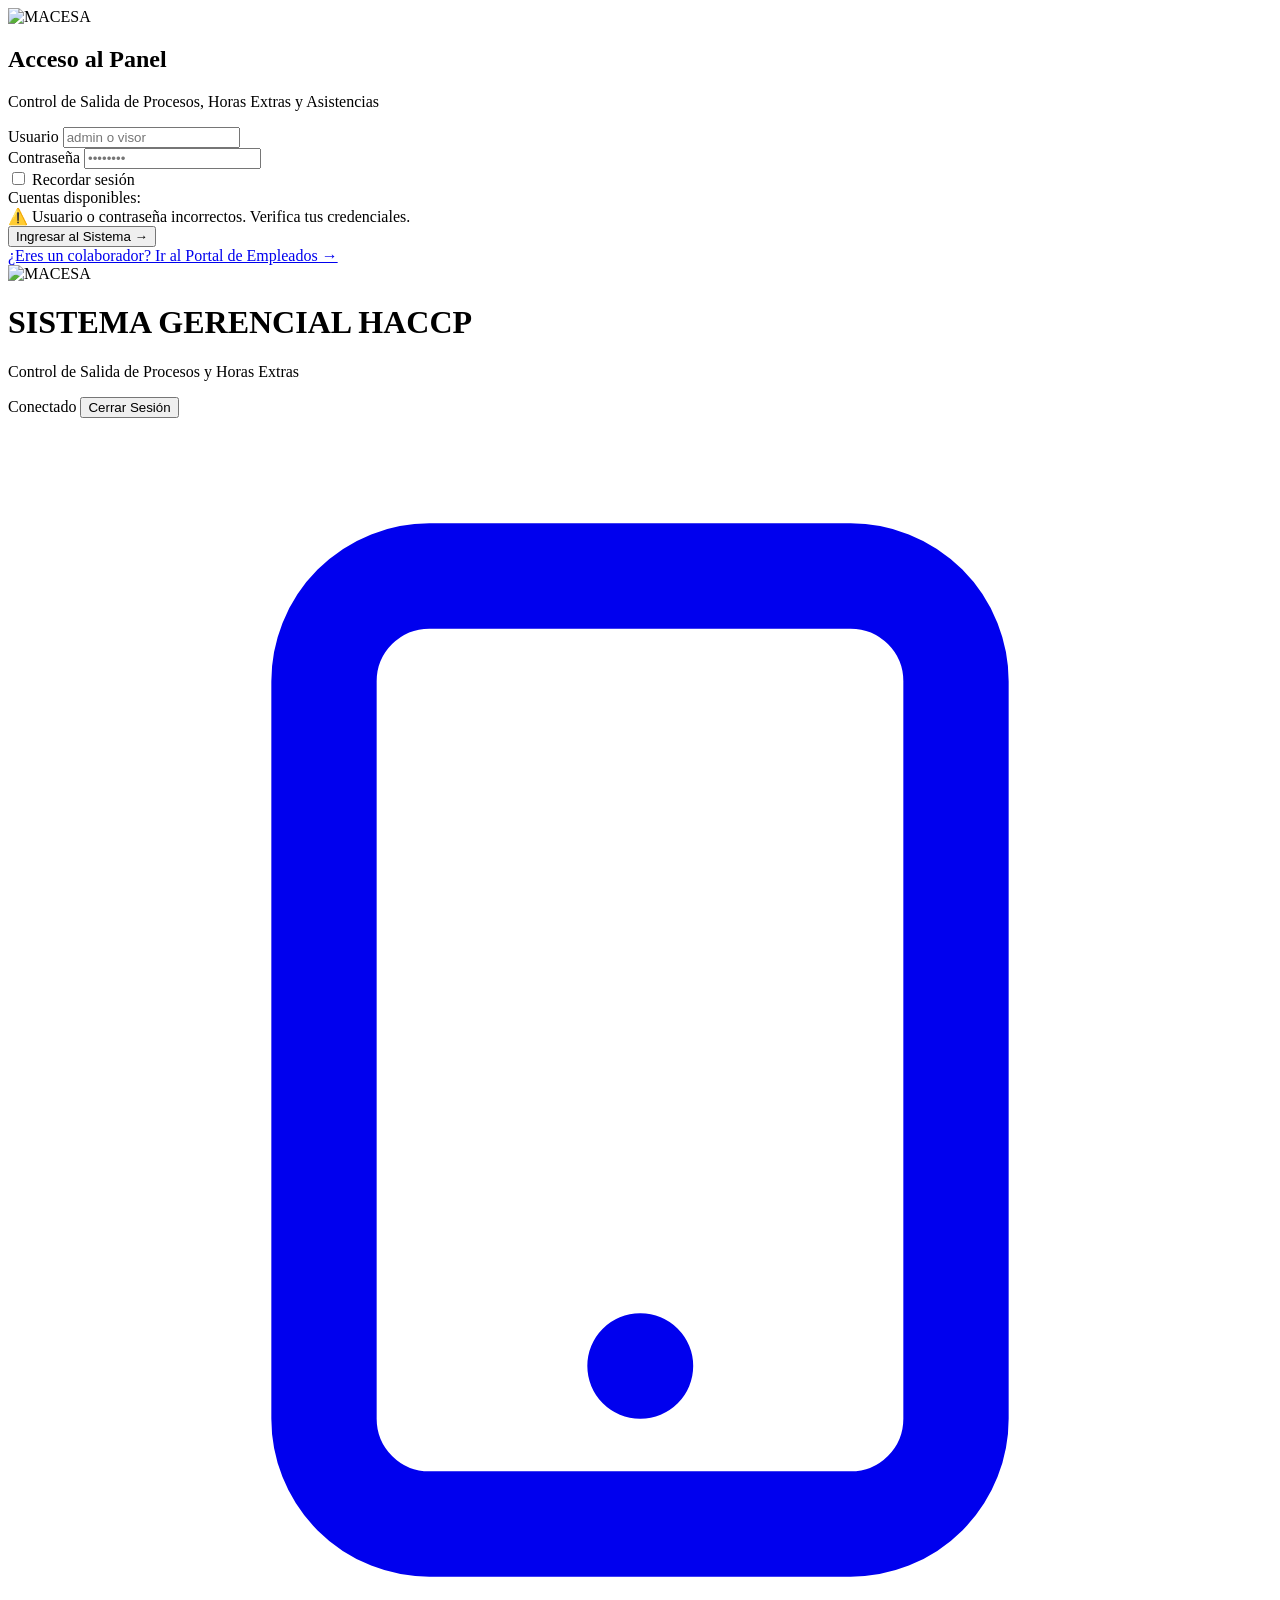
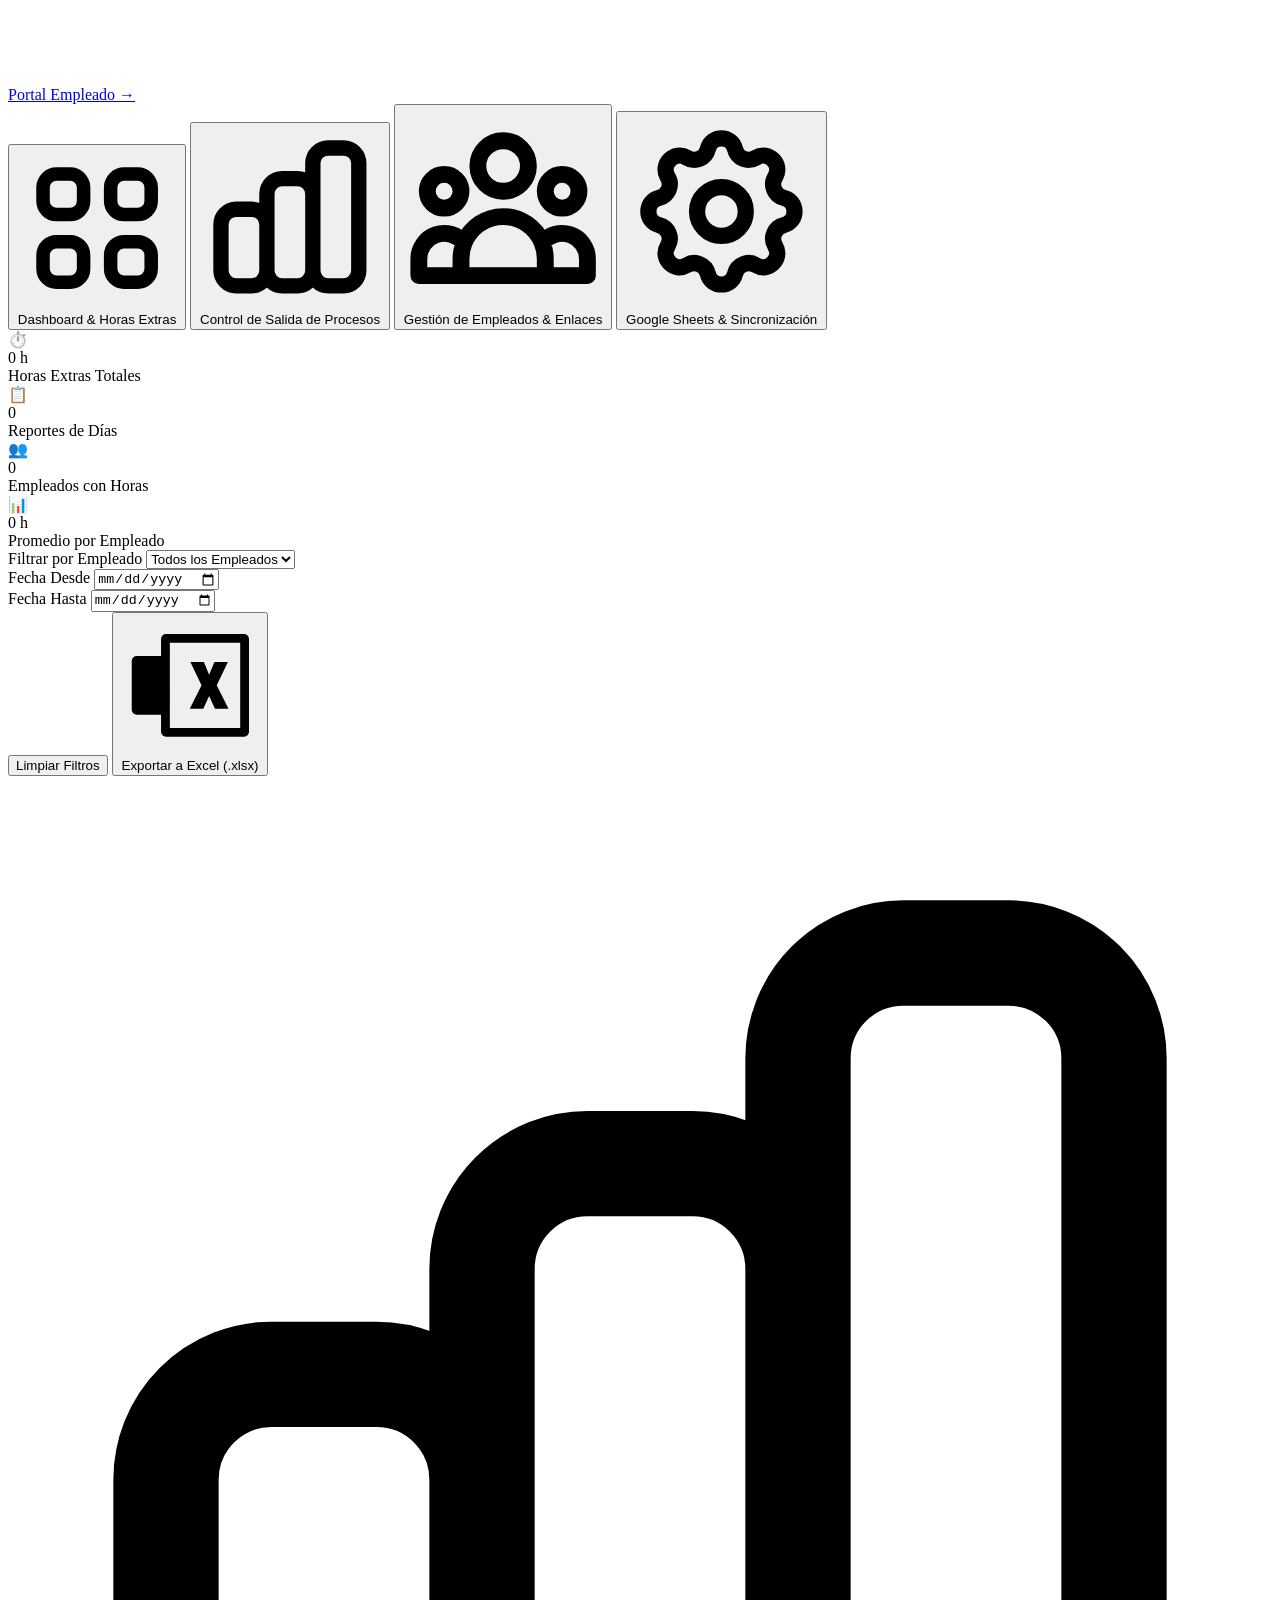
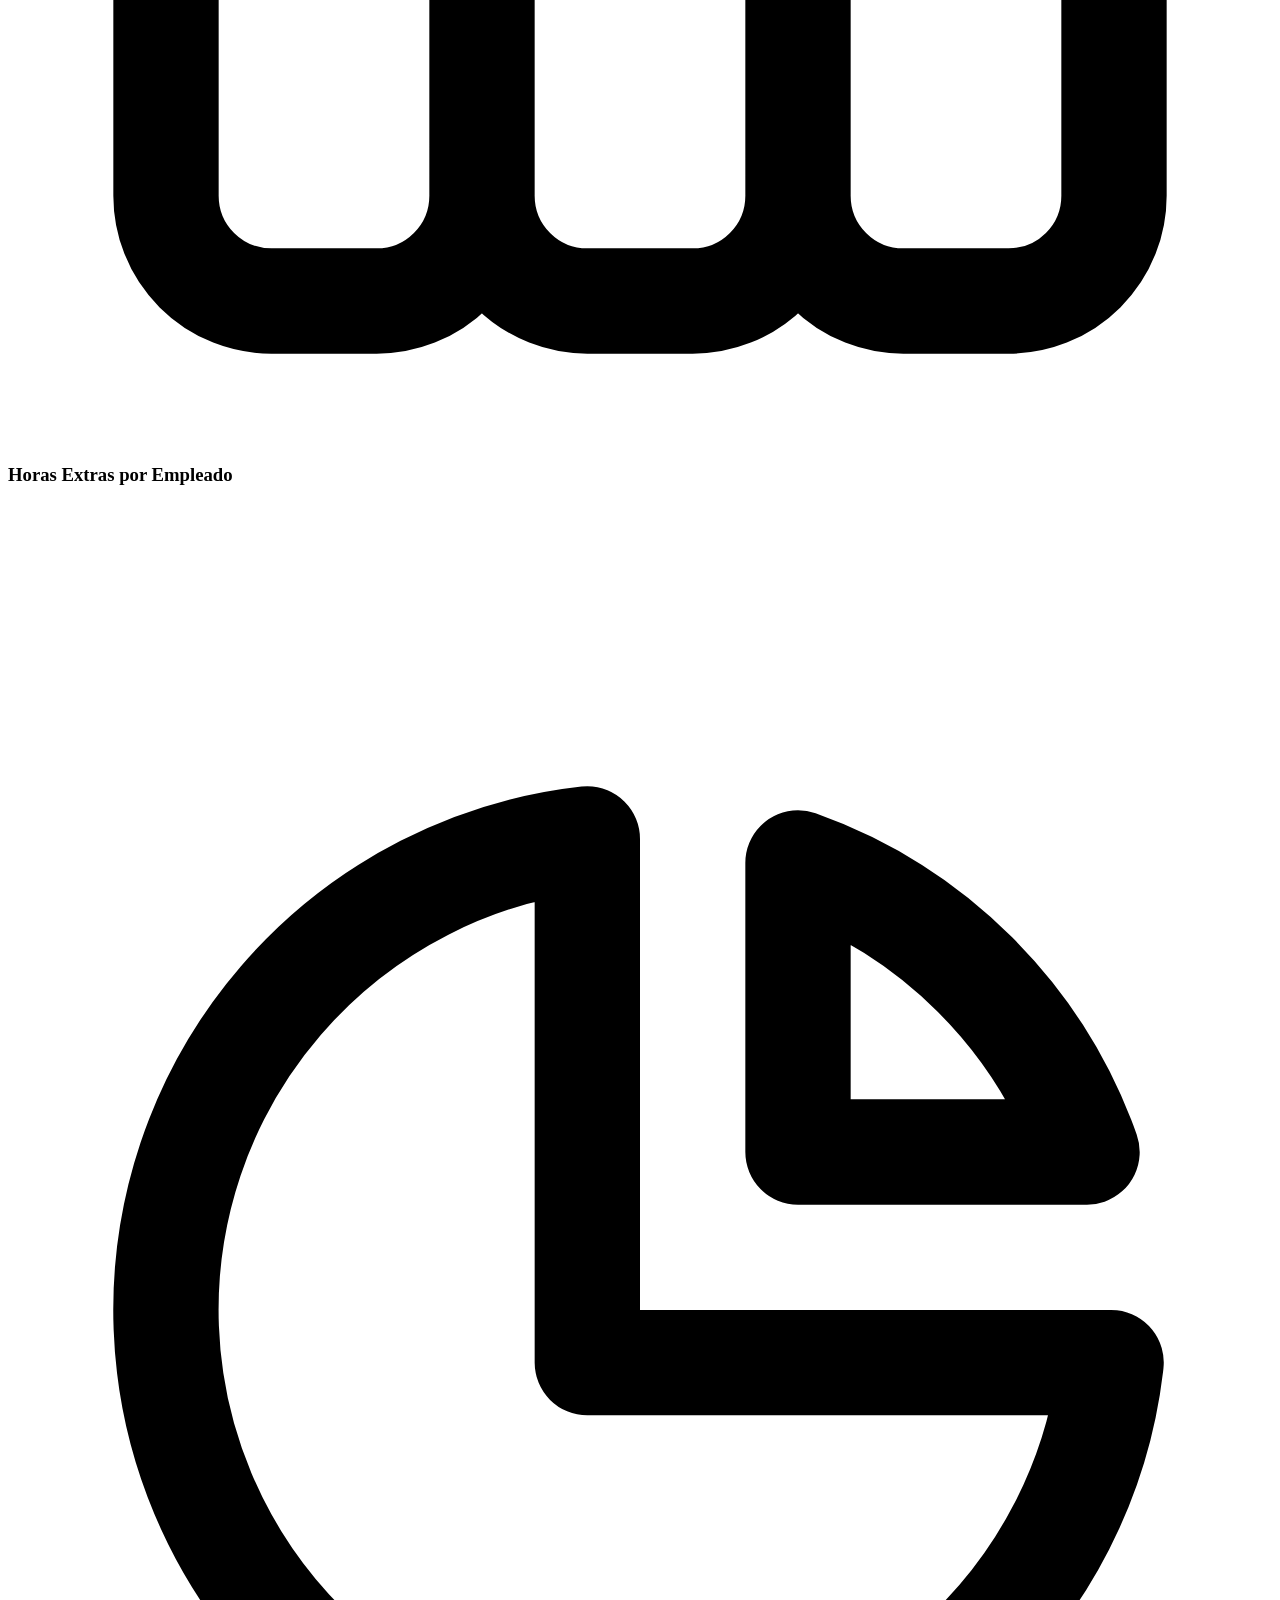
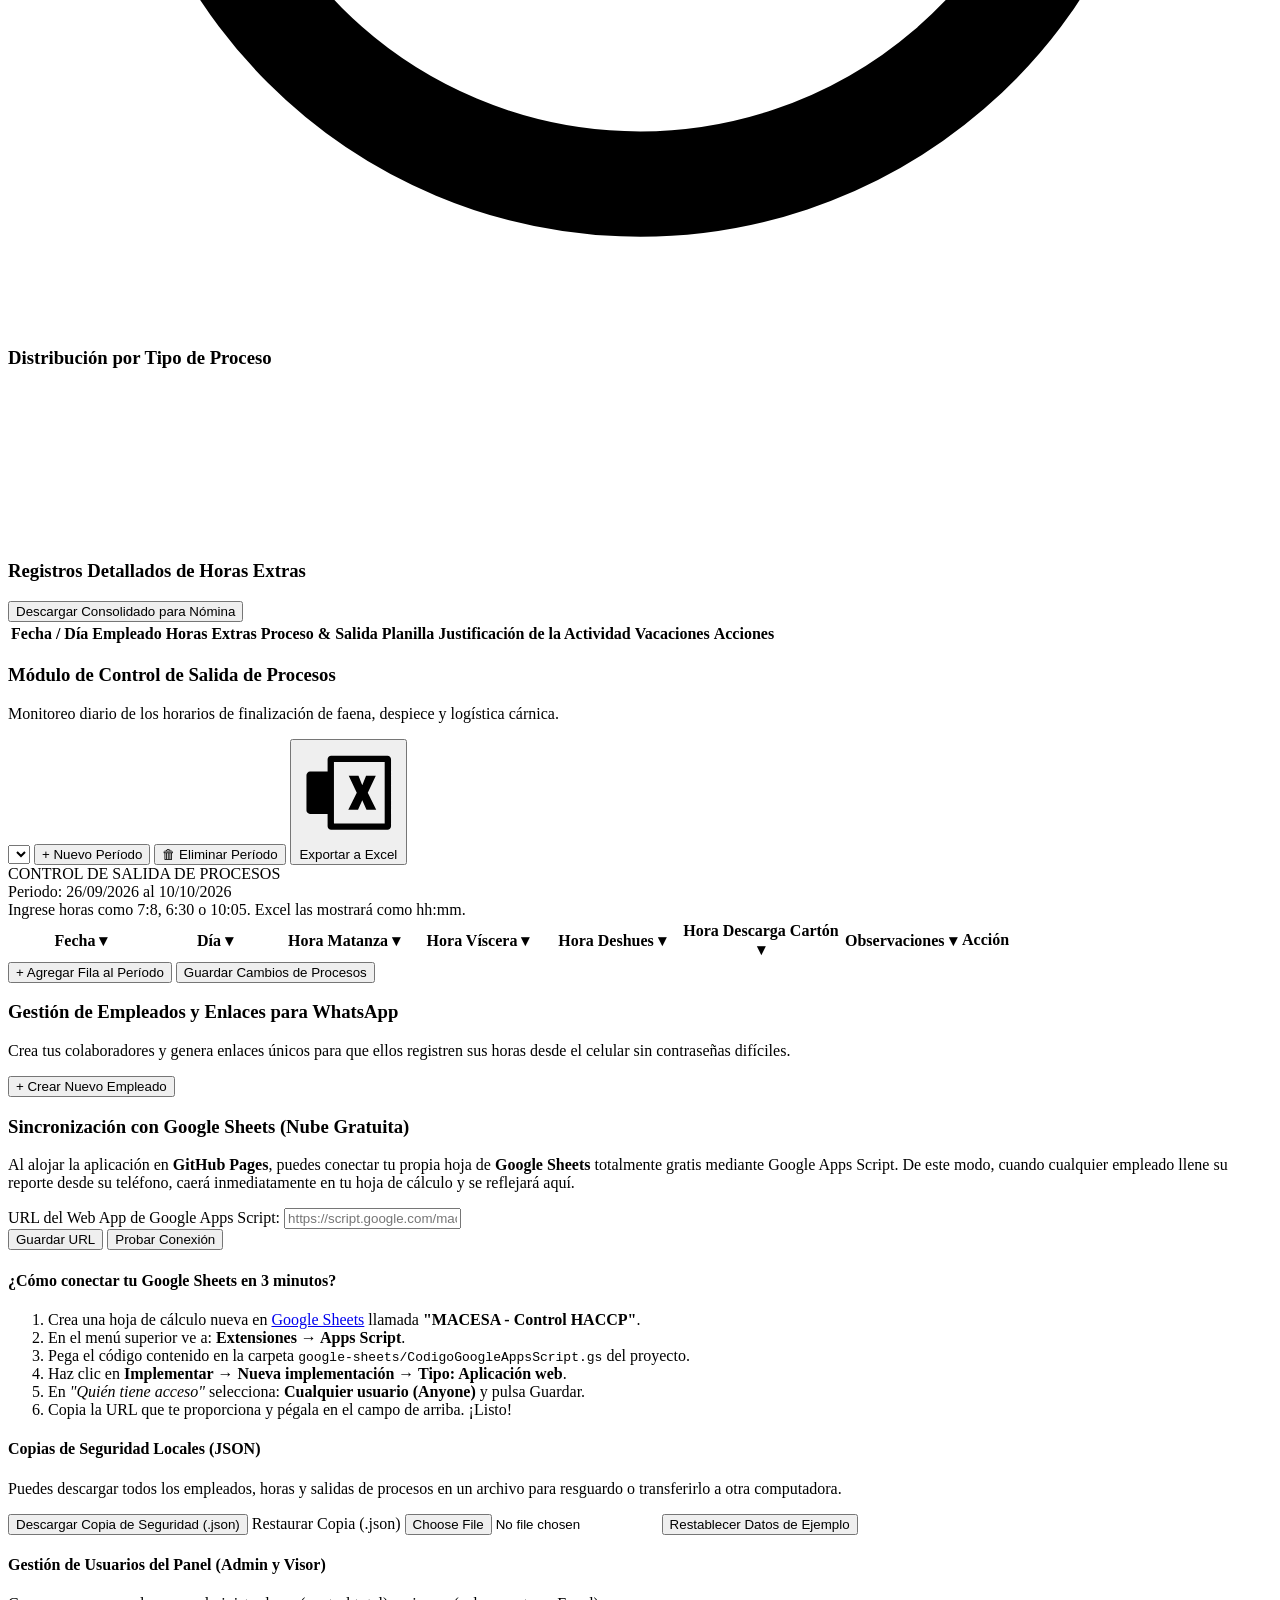
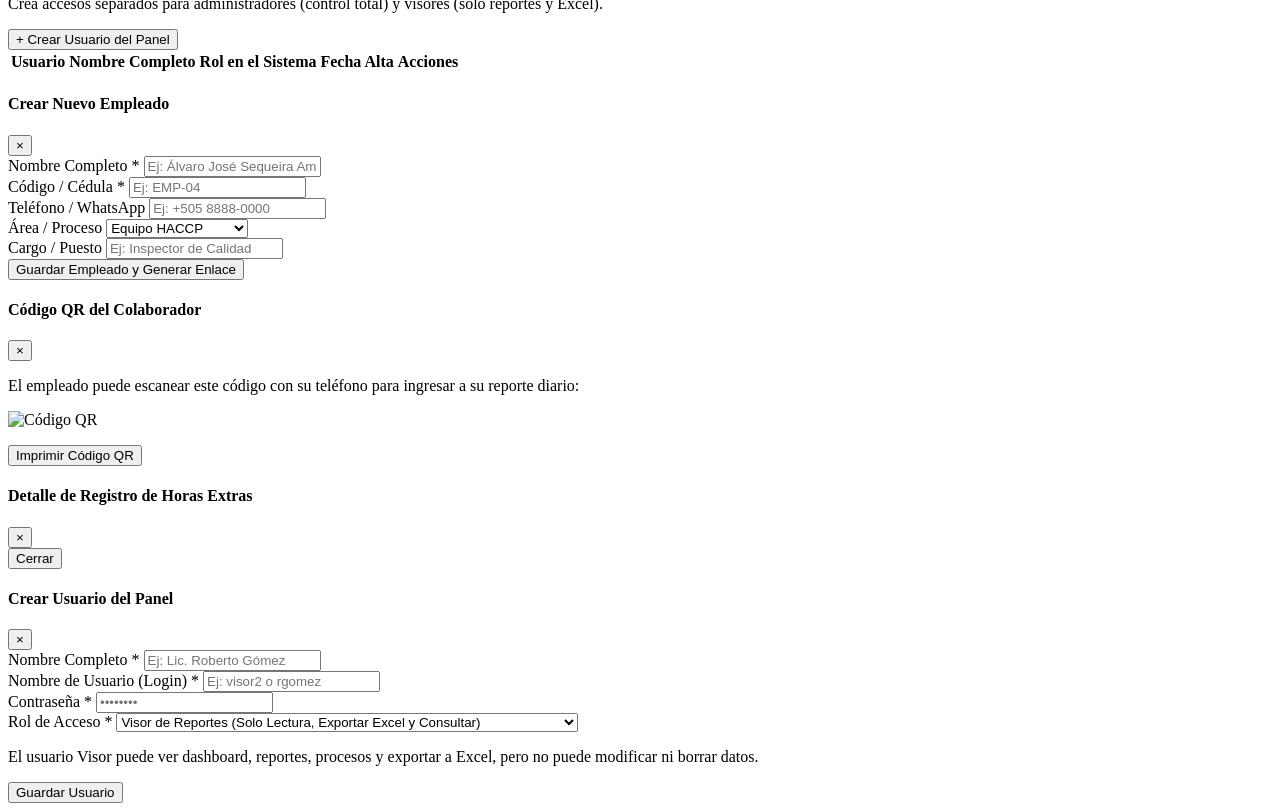
==== index.html @ 4f35c5b1 "Add files via upload" ====
<!DOCTYPE html>
<html lang="es">
<head>
  <meta charset="UTF-8">
  <meta name="viewport" content="width=device-width, initial-scale=1.0">
  <title>Panel Administrativo HACCP | Control de Procesos y Horas Extras</title>
  <meta name="description" content="Dashboard administrativo para control gerencial de procesos cárnicos y horas extras HACCP">
  <link rel="stylesheet" href="css/app.css">
  <link rel="stylesheet" href="css/print.css" media="print">
  <!-- Tailwind CSS CDN para utilidades -->
  <script src="https://cdn.tailwindcss.com"></script>
  <!-- Chart.js para métricas del dashboard -->
  <script src="assets/vendor/chart.umd.min.js"></script>
  <!-- SheetJS para generación de Excel .xlsx -->
  <script src="assets/vendor/xlsx.full.min.js"></script>
</head>
<body class="bg-slate-100 min-h-screen">

  <!-- COMPUERTA DE LOGIN EXCLUSIVA PARA EL ADMINISTRADOR Y VISOR -->
  <div id="adminLoginOverlay" class="fixed inset-0 bg-slate-900 bg-opacity-95 backdrop-blur-md z-50 flex items-center justify-center p-4">
    <div class="bg-white rounded-2xl shadow-2xl max-w-md w-full p-8 border border-slate-200">
      <div class="text-center mb-6">
        <img src="assets/logo-macesa.svg" alt="MACESA" class="h-12 mx-auto mb-3">
        <h2 class="text-2xl font-black text-slate-800">Acceso al Panel</h2>
        <p class="text-xs text-slate-500 mt-1">Control de Salida de Procesos, Horas Extras y Asistencias</p>
      </div>

      <form id="adminLoginForm" class="space-y-4">
        <div>
          <label for="adminUsername" class="block text-xs font-bold text-slate-700 uppercase tracking-wider mb-1">
            Usuario
          </label>
          <input type="text" id="adminUsername" required placeholder="admin o visor" autocomplete="username" class="form-control font-semibold">
        </div>

        <div>
          <label for="adminPassword" class="block text-xs font-bold text-slate-700 uppercase tracking-wider mb-1">
            Contraseña
          </label>
          <input type="password" id="adminPassword" required placeholder="••••••••" autocomplete="current-password" class="form-control">
        </div>

        <div class="flex items-center justify-between text-xs">
          <label class="flex items-center gap-2 cursor-pointer text-slate-600">
            <input type="checkbox" id="adminRemember" class="rounded text-blue-600">
            Recordar sesión
          </label>
        </div>

        <div class="text-[11px] text-slate-600 bg-slate-50 p-2.5 rounded-lg border border-slate-200">
          <span class="font-bold text-slate-800">Cuentas disponibles:</span><br>
          
        </div>

        <div id="adminLoginError" class="hidden p-3 bg-red-50 border border-red-200 text-red-700 text-xs rounded-lg font-medium">
          ⚠️ Usuario o contraseña incorrectos. Verifica tus credenciales.
        </div>

        <button type="submit" class="btn btn-primary w-full py-3 font-bold text-sm shadow-md">
          Ingresar al Sistema &rarr;
        </button>
      </form>

      <div class="mt-6 pt-4 border-t border-slate-100 text-center">
        <a href="empleado.html" class="text-xs text-blue-600 hover:text-blue-800 font-semibold">
          ¿Eres un colaborador? Ir al Portal de Empleados &rarr;
        </a>
      </div>
    </div>
  </div>

  <!-- Barra de Navegación Superior -->
  <header class="top-navbar">
    <div class="nav-container">
      <div class="brand-wrapper">
        <img src="assets/logo-macesa.svg" alt="MACESA" class="brand-logo-img">
        <div>
          <h1 class="brand-title">SISTEMA GERENCIAL HACCP</h1>
          <p class="brand-subtitle">Control de Salida de Procesos y Horas Extras</p>
        </div>
      </div>
      <div class="flex items-center gap-2 sm:gap-3">
        <span id="userRoleBadge" class="text-xs font-bold px-2.5 py-1 rounded-full bg-blue-800 text-blue-100 border border-blue-600 hidden sm:inline">
          Conectado
        </span>
        <button type="button" id="btnAdminLogout" class="text-xs bg-red-600 hover:bg-red-700 text-white font-bold py-1.5 px-3 rounded shadow-sm transition-colors">
          Cerrar Sesión
        </button>
        <a href="empleado.html" target="_blank" class="btn btn-secondary text-xs font-bold py-1.5 px-3 flex items-center gap-1.5 shadow-sm">
          <svg class="w-4 h-4 text-blue-600" fill="none" stroke="currentColor" viewBox="0 0 24 24"><path stroke-linecap="round" stroke-linejoin="round" stroke-width="2" d="M12 18h.01M8 21h8a2 2 0 002-2V5a2 2 0 00-2-2H8a2 2 0 00-2 2v14a2 2 0 002 2z"></path></svg>
          Portal Empleado &rarr;
        </a>
      </div>
    </div>
  </header>

  <!-- Barra de Pestañas de Navegación -->
  <div class="bg-blue-900 border-t border-blue-800 shadow-inner">
    <div class="max-w-7xl mx-auto px-4">
      <div class="nav-tabs-wrapper">
        <button class="nav-tab-btn tab-active" data-tab="tab-dashboard">
          <svg class="w-4 h-4" fill="none" stroke="currentColor" viewBox="0 0 24 24"><path stroke-linecap="round" stroke-linejoin="round" stroke-width="2" d="M4 6a2 2 0 012-2h2a2 2 0 012 2v2a2 2 0 01-2 2H6a2 2 0 01-2-2V6zM14 6a2 2 0 012-2h2a2 2 0 012 2v2a2 2 0 01-2 2h-2a2 2 0 01-2-2V6zM4 16a2 2 0 012-2h2a2 2 0 012 2v2a2 2 0 01-2 2H6a2 2 0 01-2-2v-2zM14 16a2 2 0 012-2h2a2 2 0 012 2v2a2 2 0 01-2 2h-2a2 2 0 01-2-2v-2z"></path></svg>
          Dashboard & Horas Extras
        </button>
        <button class="nav-tab-btn tab-inactive" data-tab="tab-procesos">
          <svg class="w-4 h-4" fill="none" stroke="currentColor" viewBox="0 0 24 24"><path stroke-linecap="round" stroke-linejoin="round" stroke-width="2" d="M9 19v-6a2 2 0 00-2-2H5a2 2 0 00-2 2v6a2 2 0 002 2h2a2 2 0 002-2zm0 0V9a2 2 0 012-2h2a2 2 0 012 2v10m-6 0a2 2 0 002 2h2a2 2 0 002-2m0 0V5a2 2 0 012-2h2a2 2 0 012 2v14a2 2 0 01-2 2h-2a2 2 0 01-2-2z"></path></svg>
          Control de Salida de Procesos
        </button>
        <button class="nav-tab-btn tab-inactive" data-tab="tab-empleados">
          <svg class="w-4 h-4" fill="none" stroke="currentColor" viewBox="0 0 24 24"><path stroke-linecap="round" stroke-linejoin="round" stroke-width="2" d="M17 20h5v-2a3 3 0 00-5.356-1.857M17 20H7m10 0v-2c0-.656-.126-1.283-.356-1.857M7 20H2v-2a3 3 0 015.356-1.857M7 20v-2c0-.656.126-1.283.356-1.857m0 0a5.002 5.002 0 019.288 0M15 7a3 3 0 11-6 0 3 3 0 016 0zm6 3a2 2 0 11-4 0 2 2 0 014 0zM7 10a2 2 0 11-4 0 2 2 0 014 0z"></path></svg>
          Gestión de Empleados & Enlaces
        </button>
        <button class="nav-tab-btn tab-inactive" data-tab="tab-config">
          <svg class="w-4 h-4" fill="none" stroke="currentColor" viewBox="0 0 24 24"><path stroke-linecap="round" stroke-linejoin="round" stroke-width="2" d="M10.325 4.317c.426-1.756 2.924-1.756 3.35 0a1.724 1.724 0 002.573 1.066c1.543-.94 3.31.826 2.37 2.37a1.724 1.724 0 001.065 2.572c1.756.426 1.756 2.924 0 3.35a1.724 1.724 0 00-1.066 2.573c.94 1.543-.826 3.31-2.37 2.37a1.724 1.724 0 00-2.572 1.065c-.426 1.756-2.924 1.756-3.35 0a1.724 1.724 0 00-2.573-1.066c-1.543.94-3.31-.826-2.37-2.37a1.724 1.724 0 00-1.065-2.572c-1.756-.426-1.756-2.924 0-3.35a1.724 1.724 0 001.066-2.573c-.94-1.543.826-3.31 2.37-2.37.996.608 2.296.07 2.572-1.065z"></path><path stroke-linecap="round" stroke-linejoin="round" stroke-width="2" d="M15 12a3 3 0 11-6 0 3 3 0 016 0z"></path></svg>
          Google Sheets & Sincronización
        </button>
      </div>
    </div>
  </div>

  <main class="main-wrapper">

    <!-- =========================================================================
         PESTAÑA 1: DASHBOARD & HORAS EXTRAS
         ========================================================================= -->
    <section id="tab-dashboard" class="tab-content-section">

      <!-- Tarjetas de Métricas Clave (KPIs) -->
      <div class="kpi-grid">
        <div class="kpi-card kpi-blue">
          <div class="kpi-icon-box">⏱️</div>
          <div>
            <div id="kpiTotalHours" class="kpi-value">0 h</div>
            <div class="kpi-label">Horas Extras Totales</div>
          </div>
        </div>
        <div class="kpi-card kpi-green">
          <div class="kpi-icon-box">📋</div>
          <div>
            <div id="kpiTotalRecords" class="kpi-value">0</div>
            <div class="kpi-label">Reportes de Días</div>
          </div>
        </div>
        <div class="kpi-card kpi-purple">
          <div class="kpi-icon-box">👥</div>
          <div>
            <div id="kpiActiveEmployees" class="kpi-value">0</div>
            <div class="kpi-label">Empleados con Horas</div>
          </div>
        </div>
        <div class="kpi-card kpi-amber">
          <div class="kpi-icon-box">📊</div>
          <div>
            <div id="kpiAverageHours" class="kpi-value">0 h</div>
            <div class="kpi-label">Promedio por Empleado</div>
          </div>
        </div>
      </div>

      <!-- Barra de Filtros por Fechas y Empleado -->
      <div class="filter-bar">
        <div class="filter-group">
          <label class="filter-label" for="filterEmployee">Filtrar por Empleado</label>
          <select id="filterEmployee" class="form-control">
            <option value="">Todos los Empleados</option>
          </select>
        </div>
        <div class="filter-group">
          <label class="filter-label" for="filterDateFrom">Fecha Desde</label>
          <input type="date" id="filterDateFrom" class="form-control">
        </div>
        <div class="filter-group">
          <label class="filter-label" for="filterDateTo">Fecha Hasta</label>
          <input type="date" id="filterDateTo" class="form-control">
        </div>
        <div class="flex gap-2 items-center">
          <button type="button" id="btnClearFilter" class="btn btn-secondary text-xs">Limpiar Filtros</button>
          <button type="button" id="btnExportFiltered" class="btn btn-excel text-xs">
            <svg class="w-4 h-4 mr-1" fill="currentColor" viewBox="0 0 24 24"><path d="M21.17 3.25Q21.5 3.25 21.75 3.5 22 3.75 22 4.08V19.92Q22 20.25 21.75 20.5 21.5 20.75 21.17 20.75H7.83Q7.5 20.75 7.25 20.5 7 20.25 7 19.92V17H2.83Q2.5 17 2.25 16.75 2 16.5 2 16.17V7.83Q2 7.5 2.25 7.25 2.5 7 2.83 7H7V4.08Q7 3.75 7.25 3.5 7.5 3.25 7.83 3.25H21.17M7 15H3.5V9H7V15M20.5 4.75H8.5V19.25H20.5V4.75M16.5 12L18.5 16H16.2L15.2 13.8L14.2 16H11.9L13.9 12L12 8H14.3L15.2 10.2L16.1 8H18.4L16.5 12Z"/></svg>
            Exportar a Excel (.xlsx)
          </button>
        </div>
      </div>

      <!-- Gráficos Estadísticos -->
      <div class="charts-grid">
        <div class="card">
          <div class="card-header">
            <h3 class="card-title">
              <svg class="w-5 h-5 text-blue-600" fill="none" stroke="currentColor" viewBox="0 0 24 24"><path stroke-linecap="round" stroke-linejoin="round" stroke-width="2" d="M9 19v-6a2 2 0 00-2-2H5a2 2 0 00-2 2v6a2 2 0 002 2h2a2 2 0 002-2zm0 0V9a2 2 0 012-2h2a2 2 0 012 2v10m-6 0a2 2 0 002 2h2a2 2 0 002-2m0 0V5a2 2 0 012-2h2a2 2 0 012 2v14a2 2 0 01-2 2h-2a2 2 0 01-2-2z"></path></svg>
              Horas Extras por Empleado
            </h3>
          </div>
          <div class="chart-container">
            <canvas id="chartEmployeesCanvas"></canvas>
          </div>
        </div>

        <div class="card">
          <div class="card-header">
            <h3 class="card-title">
              <svg class="w-5 h-5 text-emerald-600" fill="none" stroke="currentColor" viewBox="0 0 24 24"><path stroke-linecap="round" stroke-linejoin="round" stroke-width="2" d="M11 3.055A9.001 9.001 0 1020.945 13H11V3.055z"></path><path stroke-linecap="round" stroke-linejoin="round" stroke-width="2" d="M20.488 9H15V3.512A9.025 9.025 0 0120.488 9z"></path></svg>
              Distribución por Tipo de Proceso
            </h3>
          </div>
          <div class="chart-container">
            <canvas id="chartProcessesCanvas"></canvas>
          </div>
        </div>
      </div>

      <!-- Tabla de Reportes de Horas Extras -->
      <div class="card">
        <div class="card-header">
          <h3 class="card-title">Registros Detallados de Horas Extras</h3>
          <div class="flex gap-2">
            <button type="button" id="btnExportConsolidated" class="btn btn-excel text-xs">
              Descargar Consolidado para Nómina
            </button>
          </div>
        </div>

        <div class="overflow-x-auto">
          <table class="w-full text-left border-collapse text-sm">
            <thead>
              <tr class="bg-slate-50 border-b text-slate-700 font-bold">
                <th class="py-3 px-4">Fecha / Día</th>
                <th class="py-3 px-4">Empleado</th>
                <th class="py-3 px-4">Horas Extras</th>
                <th class="py-3 px-4">Proceso & Salida Planilla</th>
                <th class="py-3 px-4">Justificación de la Actividad</th>
                <th class="py-3 px-4 text-center">Vacaciones</th>
                <th class="py-3 px-4 text-center">Acciones</th>
              </tr>
            </thead>
            <tbody id="adminRecordsTableBody">
              <!-- Se pobla dinámicamente -->
            </tbody>
          </table>
        </div>
      </div>

    </section>

    <!-- =========================================================================
         PESTAÑA 2: CONTROL DE SALIDA DE PROCESOS (VISTA GERENCIAL - IMAGEN 1)
         ========================================================================= -->
    <section id="tab-procesos" class="tab-content-section hidden">

      <div class="card">
        <div class="card-header">
          <div>
            <h3 class="card-title text-xl">Módulo de Control de Salida de Procesos</h3>
            <p class="text-xs text-slate-500 mt-1">Monitoreo diario de los horarios de finalización de faena, despiece y logística cárnica.</p>
          </div>
          <div class="flex items-center gap-2">
            <select id="periodSelect" class="form-control text-xs font-semibold max-w-xs">
              <!-- Opciones de períodos -->
            </select>
            <button type="button" id="btnNewPeriod" class="btn btn-secondary text-xs">+ Nuevo Período</button>
            <button type="button" id="btnDeletePeriod" class="btn btn-danger text-xs" title="Eliminar el período seleccionado">
              🗑 Eliminar Período
            </button>
            <button type="button" id="btnExportProcessExcel" class="btn btn-excel text-xs">
              <svg class="w-4 h-4 mr-1" fill="currentColor" viewBox="0 0 24 24"><path d="M21.17 3.25Q21.5 3.25 21.75 3.5 22 3.75 22 4.08V19.92Q22 20.25 21.75 20.5 21.5 20.75 21.17 20.75H7.83Q7.5 20.75 7.25 20.5 7 20.25 7 19.92V17H2.83Q2.5 17 2.25 16.75 2 16.5 2 16.17V7.83Q2 7.5 2.25 7.25 2.5 7 2.83 7H7V4.08Q7 3.75 7.25 3.5 7.5 3.25 7.83 3.25H21.17M7 15H3.5V9H7V15M20.5 4.75H8.5V19.25H20.5V4.75M16.5 12L18.5 16H16.2L15.2 13.8L14.2 16H11.9L13.9 12L12 8H14.3L15.2 10.2L16.1 8H18.4L16.5 12Z"/></svg>
              Exportar a Excel
            </button>
          </div>
        </div>

        <!-- Réplica Exacta de la Tabla Física de Salida de Procesos (Imagen 1) -->
        <div class="process-table-container">
          <div class="table-process-header">
            CONTROL DE SALIDA DE PROCESOS
          </div>
          <div id="processPeriodHeader" class="table-process-subheader">
            Periodo: 26/09/2026 al 10/10/2026
          </div>
          <div class="bg-blue-50 text-blue-900 text-xs py-1.5 px-3 text-center border-b border-blue-200 italic font-medium">
            Ingrese horas como 7:8, 6:30 o 10:05. Excel las mostrará como hh:mm.
          </div>

          <table class="process-table">
            <thead>
              <tr>
                <th style="width: 140px;">Fecha ▾</th>
                <th style="width: 120px;">Día ▾</th>
                <th style="width: 130px;">Hora Matanza ▾</th>
                <th style="width: 130px;">Hora Víscera ▾</th>
                <th style="width: 130px;">Hora Deshues ▾</th>
                <th style="width: 160px;">Hora Descarga Cartón ▾</th>
                <th>Observaciones ▾</th>
                <th style="width: 50px;">Acción</th>
              </tr>
            </thead>
            <tbody id="processTableBody">
              <!-- Se pobla dinámicamente con filas con colores alternados -->
            </tbody>
          </table>
        </div>

        <!-- Botones de Acción de Procesos -->
        <div class="mt-4 flex justify-between items-center">
          <button type="button" id="btnAddRow" class="btn btn-secondary text-xs font-bold">
            + Agregar Fila al Período
          </button>
          <button type="button" id="btnSaveProcesses" class="btn btn-primary font-bold">
            Guardar Cambios de Procesos
          </button>
        </div>
      </div>

    </section>

    <!-- =========================================================================
         PESTAÑA 3: GESTIÓN DE EMPLEADOS & ENLACES MÓVILES (LINK & QR)
         ========================================================================= -->
    <section id="tab-empleados" class="tab-content-section hidden">

      <div class="card">
        <div class="card-header">
          <div>
            <h3 class="card-title text-xl">Gestión de Empleados y Enlaces para WhatsApp</h3>
            <p class="text-xs text-slate-500 mt-1">Crea tus colaboradores y genera enlaces únicos para que ellos registren sus horas desde el celular sin contraseñas difíciles.</p>
          </div>
          <button type="button" id="btnOpenCreateEmployee" class="btn btn-primary text-xs font-bold">
            + Crear Nuevo Empleado
          </button>
        </div>

        <!-- Cuadrícula de Tarjetas de Empleados -->
        <div id="employeesListContainer" class="grid grid-cols-1 md:grid-cols-2 lg:grid-cols-3 gap-4">
          <!-- Se pobla dinámicamente -->
        </div>
      </div>

    </section>

    <!-- =========================================================================
         PESTAÑA 4: CONFIGURACIÓN & SINCRONIZACIÓN GOOGLE SHEETS
         ========================================================================= -->
    <section id="tab-config" class="tab-content-section hidden">

      <div class="card">
        <div class="card-header">
          <h3 class="card-title text-xl">Sincronización con Google Sheets (Nube Gratuita)</h3>
        </div>

        <div class="max-w-3xl space-y-6">
          <p class="text-sm text-slate-600">
            Al alojar la aplicación en <strong>GitHub Pages</strong>, puedes conectar tu propia hoja de <strong>Google Sheets</strong> totalmente gratis mediante Google Apps Script. De este modo, cuando cualquier empleado llene su reporte desde su teléfono, caerá inmediatamente en tu hoja de cálculo y se reflejará aquí.
          </p>

          <div class="bg-blue-50 border border-blue-200 rounded-xl p-4">
            <label for="googleSheetsUrlInput" class="block text-xs font-bold text-blue-900 uppercase tracking-wider mb-1">
              URL del Web App de Google Apps Script:
            </label>
            <input type="url" id="googleSheetsUrlInput" class="form-control font-mono text-xs" 
              placeholder="https://script.google.com/macros/s/AKfycbx.../exec">
            <div class="mt-3 flex gap-2">
              <button type="button" id="btnSaveConfig" class="btn btn-primary text-xs">Guardar URL</button>
              <button type="button" id="btnTestGoogleSheets" class="btn btn-secondary text-xs">Probar Conexión</button>
            </div>
          </div>

          <!-- Pasos para configurar en Google Sheets -->
          <div class="bg-white border border-slate-200 rounded-xl p-5 shadow-sm">
            <h4 class="font-bold text-slate-800 text-sm mb-3">¿Cómo conectar tu Google Sheets en 3 minutos?</h4>
            <ol class="list-decimal list-inside text-xs text-slate-700 space-y-2">
              <li>Crea una hoja de cálculo nueva en <a href="https://sheets.google.com" target="_blank" class="text-blue-600 underline font-bold">Google Sheets</a> llamada <strong>"MACESA - Control HACCP"</strong>.</li>
              <li>En el menú superior ve a: <strong>Extensiones &rarr; Apps Script</strong>.</li>
              <li>Pega el código contenido en la carpeta <code>google-sheets/CodigoGoogleAppsScript.gs</code> del proyecto.</li>
              <li>Haz clic en <strong>Implementar &rarr; Nueva implementación &rarr; Tipo: Aplicación web</strong>.</li>
              <li>En <em>"Quién tiene acceso"</em> selecciona: <strong>Cualquier usuario (Anyone)</strong> y pulsa Guardar.</li>
              <li>Copia la URL que te proporciona y pégala en el campo de arriba. ¡Listo!</li>
            </ol>
          </div>

          <!-- Respaldo Local en JSON -->
          <div class="pt-4 border-t border-slate-200">
            <h4 class="font-bold text-slate-800 text-sm mb-2">Copias de Seguridad Locales (JSON)</h4>
            <p class="text-xs text-slate-500 mb-4">Puedes descargar todos los empleados, horas y salidas de procesos en un archivo para resguardo o transferirlo a otra computadora.</p>
            <div class="flex flex-wrap gap-3 items-center">
              <button type="button" id="btnExportBackup" class="btn btn-secondary text-xs">
                Descargar Copia de Seguridad (.json)
              </button>
              <label class="btn btn-secondary text-xs cursor-pointer">
                Restaurar Copia (.json)
                <input type="file" id="fileImportBackup" accept=".json" class="hidden">
              </label>
              <button type="button" id="btnResetFactory" class="btn btn-danger text-xs ml-auto">
                Restablecer Datos de Ejemplo
              </button>
            </div>
          </div>

          <!-- Gestión de Usuarios del Panel (Administradores y Visores) -->
          <div class="pt-4 border-t border-slate-200" id="adminUsersSection">
            <div class="flex flex-col sm:flex-row justify-between items-start sm:items-center gap-2 mb-3">
              <div>
                <h4 class="font-bold text-slate-800 text-sm">Gestión de Usuarios del Panel (Admin y Visor)</h4>
                <p class="text-xs text-slate-500">Crea accesos separados para administradores (control total) y visores (solo reportes y Excel).</p>
              </div>
              <button type="button" id="btnOpenCreateAdminUser" class="btn btn-primary text-xs font-bold">
                + Crear Usuario del Panel
              </button>
            </div>

            <!-- Tabla de Usuarios del Sistema -->
            <div class="overflow-x-auto bg-white border border-slate-200 rounded-xl shadow-sm">
              <table class="w-full text-left border-collapse text-xs">
                <thead>
                  <tr class="bg-slate-50 border-b text-slate-700 font-bold">
                    <th class="py-2.5 px-4">Usuario</th>
                    <th class="py-2.5 px-4">Nombre Completo</th>
                    <th class="py-2.5 px-4">Rol en el Sistema</th>
                    <th class="py-2.5 px-4">Fecha Alta</th>
                    <th class="py-2.5 px-4 text-center">Acciones</th>
                  </tr>
                </thead>
                <tbody id="adminUsersTableBody">
                  <!-- Poblar dinámicamente -->
                </tbody>
              </table>
            </div>
          </div>
        </div>
      </div>

    </section>

  </main>

  <!-- =========================================================================
       MODALES
       ========================================================================= -->

  <!-- Modal Crear Empleado -->
  <div id="createEmployeeModal" class="modal-overlay hidden">
    <div class="modal-content">
      <div class="modal-header">
        <h4 class="font-bold text-slate-800 text-lg">Crear Nuevo Empleado</h4>
        <button type="button" id="btnCloseCreateEmployee" class="text-slate-400 hover:text-slate-700 text-xl font-bold">&times;</button>
      </div>
      <form id="createEmployeeForm">
        <div class="modal-body space-y-4">
          <div>
            <label class="block text-xs font-bold text-slate-700 uppercase mb-1">Nombre Completo *</label>
            <input type="text" id="empNewName" required placeholder="Ej: Álvaro José Sequeira Amador" class="form-control">
          </div>
          <div class="grid grid-cols-2 gap-3">
            <div>
              <label class="block text-xs font-bold text-slate-700 uppercase mb-1">Código / Cédula *</label>
              <input type="text" id="empNewCode" required placeholder="Ej: EMP-04" class="form-control">
            </div>
            <div>
              <label class="block text-xs font-bold text-slate-700 uppercase mb-1">Teléfono / WhatsApp</label>
              <input type="text" id="empNewPhone" placeholder="Ej: +505 8888-0000" class="form-control">
            </div>
          </div>
          <div class="grid grid-cols-2 gap-3">
            <div>
              <label class="block text-xs font-bold text-slate-700 uppercase mb-1">Área / Proceso</label>
              <select id="empNewArea" class="form-control">
                <option value="Equipo HACCP">Equipo HACCP</option>
                <option value="Matanza">Matanza</option>
                <option value="Vísceras">Vísceras</option>
                <option value="Deshuese">Deshuese</option>
                <option value="Descarga de Cartón">Descarga de Cartón</option>
                <option value="Cámara Frigorífica">Cámara Frigorífica</option>
              </select>
            </div>
            <div>
              <label class="block text-xs font-bold text-slate-700 uppercase mb-1">Cargo / Puesto</label>
              <input type="text" id="empNewRole" placeholder="Ej: Inspector de Calidad" class="form-control">
            </div>
          </div>
        </div>
        <div class="modal-footer">
          <button type="submit" class="btn btn-primary text-xs font-bold">Guardar Empleado y Generar Enlace</button>
        </div>
      </form>
    </div>
  </div>

  <!-- Modal Código QR -->
  <div id="qrModal" class="modal-overlay hidden">
    <div class="modal-content max-w-sm text-center">
      <div class="modal-header">
        <h4 id="qrModalTitle" class="font-bold text-slate-800 text-base">Código QR del Colaborador</h4>
        <button type="button" id="btnCloseQRModal" class="text-slate-400 hover:text-slate-700 text-xl font-bold">&times;</button>
      </div>
      <div class="modal-body flex flex-col items-center">
        <p class="text-xs text-slate-500 mb-3">El empleado puede escanear este código con su teléfono para ingresar a su reporte diario:</p>
        <div class="p-3 bg-white border border-slate-200 rounded-xl shadow-sm">
          <img id="qrCodeImage" src="" alt="Código QR" class="w-48 h-48">
        </div>
        <p id="qrModalLink" class="text-xs font-mono text-slate-600 mt-3 break-all bg-slate-50 p-2 rounded w-full"></p>
      </div>
      <div class="modal-footer justify-center">
        <button type="button" onclick="window.print()" class="btn btn-secondary text-xs">Imprimir Código QR</button>
      </div>
    </div>
  </div>

  <!-- Modal Detalle de Registro de Horas Extras -->
  <div id="recordDetailModal" class="modal-overlay hidden">
    <div class="modal-content">
      <div class="modal-header">
        <h4 class="font-bold text-slate-800 text-base">Detalle de Registro de Horas Extras</h4>
        <button type="button" id="btnCloseRecordDetail" class="text-slate-400 hover:text-slate-700 text-xl font-bold">&times;</button>
      </div>
      <div id="recordDetailContent" class="modal-body">
        <!-- Contenido dinámico -->
      </div>
      <div class="modal-footer">
        <button type="button" onclick="document.getElementById('recordDetailModal').classList.add('hidden')" class="btn btn-secondary text-xs">Cerrar</button>
      </div>
    </div>
  </div>

  <!-- Modal Crear / Editar Usuario del Panel (Admin o Visor) -->
  <div id="createAdminUserModal" class="modal-overlay hidden">
    <div class="modal-content max-w-md">
      <div class="modal-header">
        <h4 id="titleAdminUserModal" class="font-bold text-slate-800 text-lg">Crear Usuario del Panel</h4>
        <button type="button" id="btnCloseCreateAdminUser" class="text-slate-400 hover:text-slate-700 text-xl font-bold">&times;</button>
      </div>
      <form id="createAdminUserForm">
        <input type="hidden" id="adminUserEditId">
        <div class="modal-body space-y-3">
          <div>
            <label class="block text-xs font-bold text-slate-700 uppercase mb-1">Nombre Completo *</label>
            <input type="text" id="adminUserFullName" required placeholder="Ej: Lic. Roberto Gómez" class="form-control text-xs">
          </div>
          <div>
            <label class="block text-xs font-bold text-slate-700 uppercase mb-1">Nombre de Usuario (Login) *</label>
            <input type="text" id="adminUserLoginName" required placeholder="Ej: visor2 o rgomez" class="form-control text-xs font-mono">
          </div>
          <div>
            <label class="block text-xs font-bold text-slate-700 uppercase mb-1">Contraseña *</label>
            <input type="password" id="adminUserPassword" required placeholder="••••••••" class="form-control text-xs">
          </div>
          <div>
            <label class="block text-xs font-bold text-slate-700 uppercase mb-1">Rol de Acceso *</label>
            <select id="adminUserRole" class="form-control text-xs font-bold">
              <option value="visor" selected>Visor de Reportes (Solo Lectura, Exportar Excel y Consultar)</option>
              <option value="admin">Administrador (Control Total, Crear Empleados, Editar Procesos y Ajustes)</option>
            </select>
            <p class="text-[11px] text-slate-500 mt-1">El usuario Visor puede ver dashboard, reportes, procesos y exportar a Excel, pero no puede modificar ni borrar datos.</p>
          </div>
        </div>
        <div class="modal-footer">
          <button type="submit" class="btn btn-primary text-xs font-bold">Guardar Usuario</button>
        </div>
      </form>
    </div>
  </div>

  <!-- Scripts -->
  <script src="js/db.js"></script>
  <script src="js/signature.js"></script>
  <script src="js/excel-export.js"></script>
  <script src="js/procesos.js"></script>
  <script src="js/app-admin.js"></script>
</body>
</html>
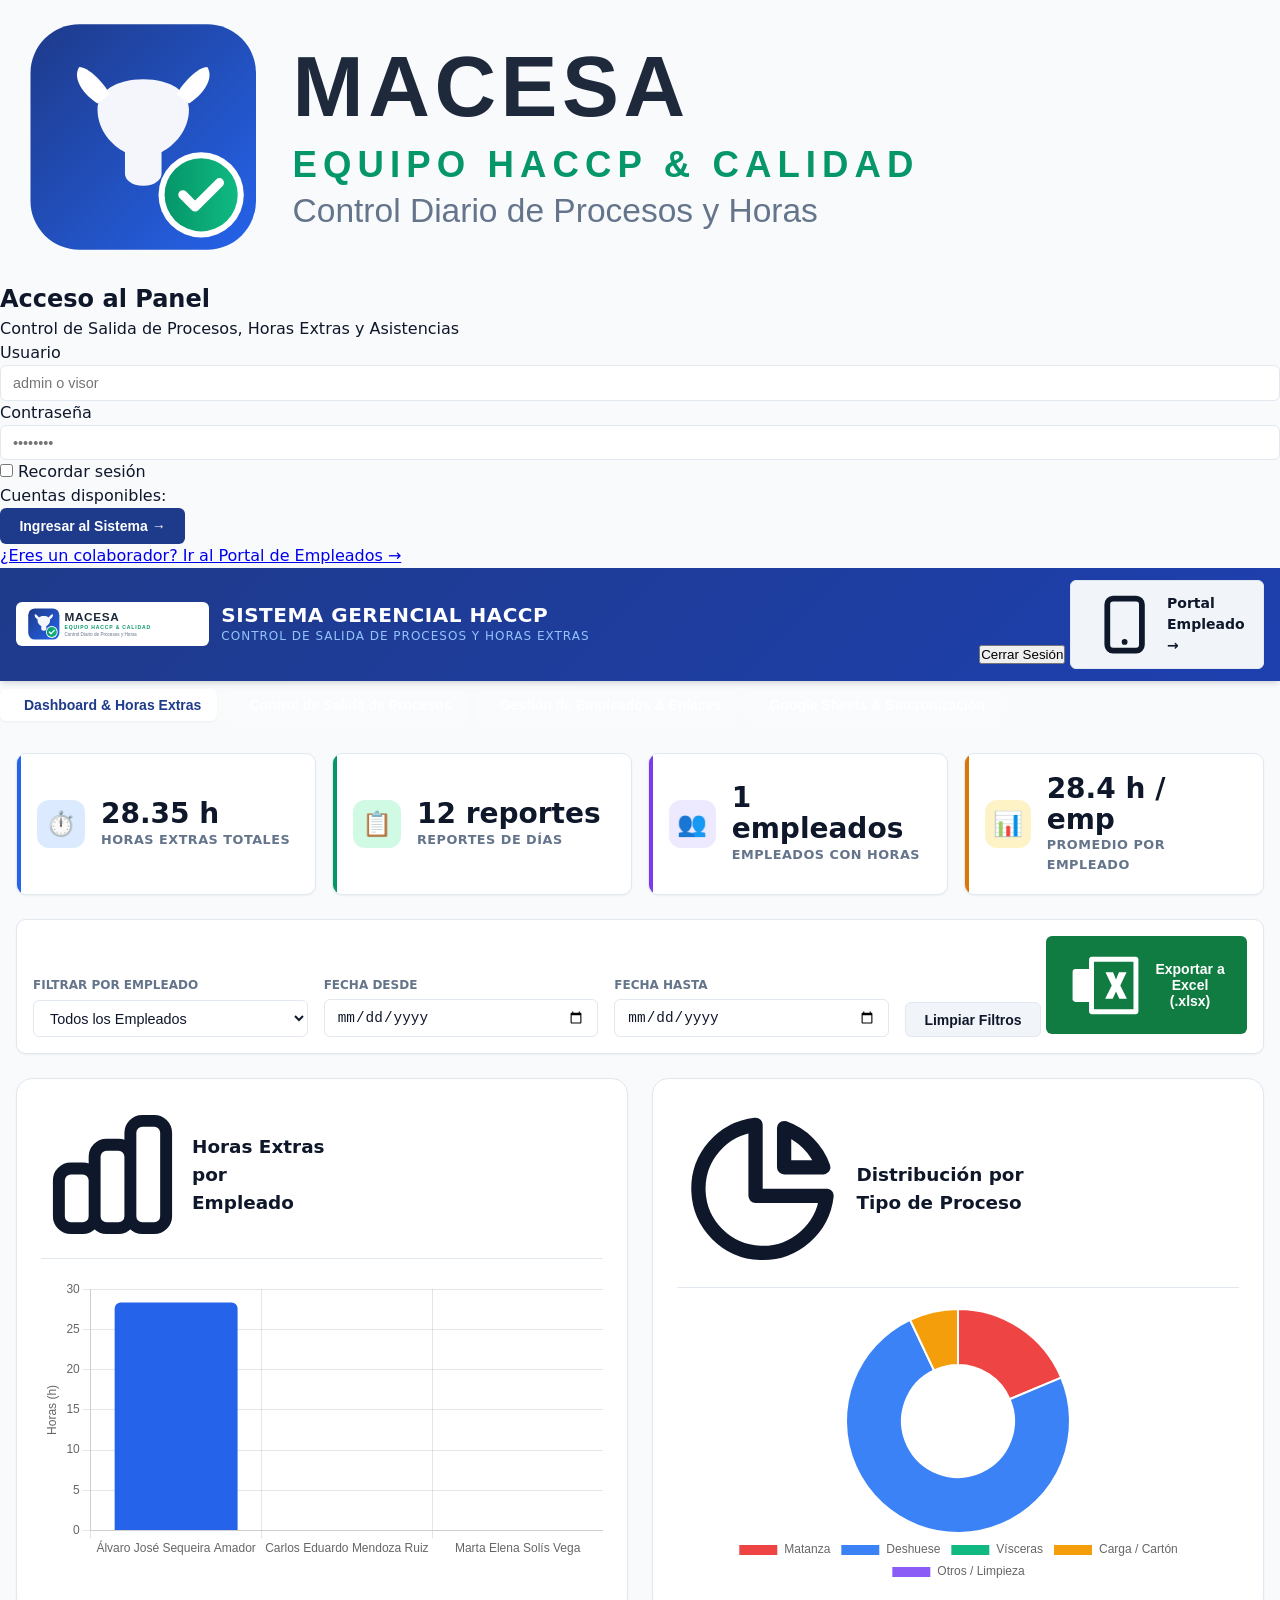
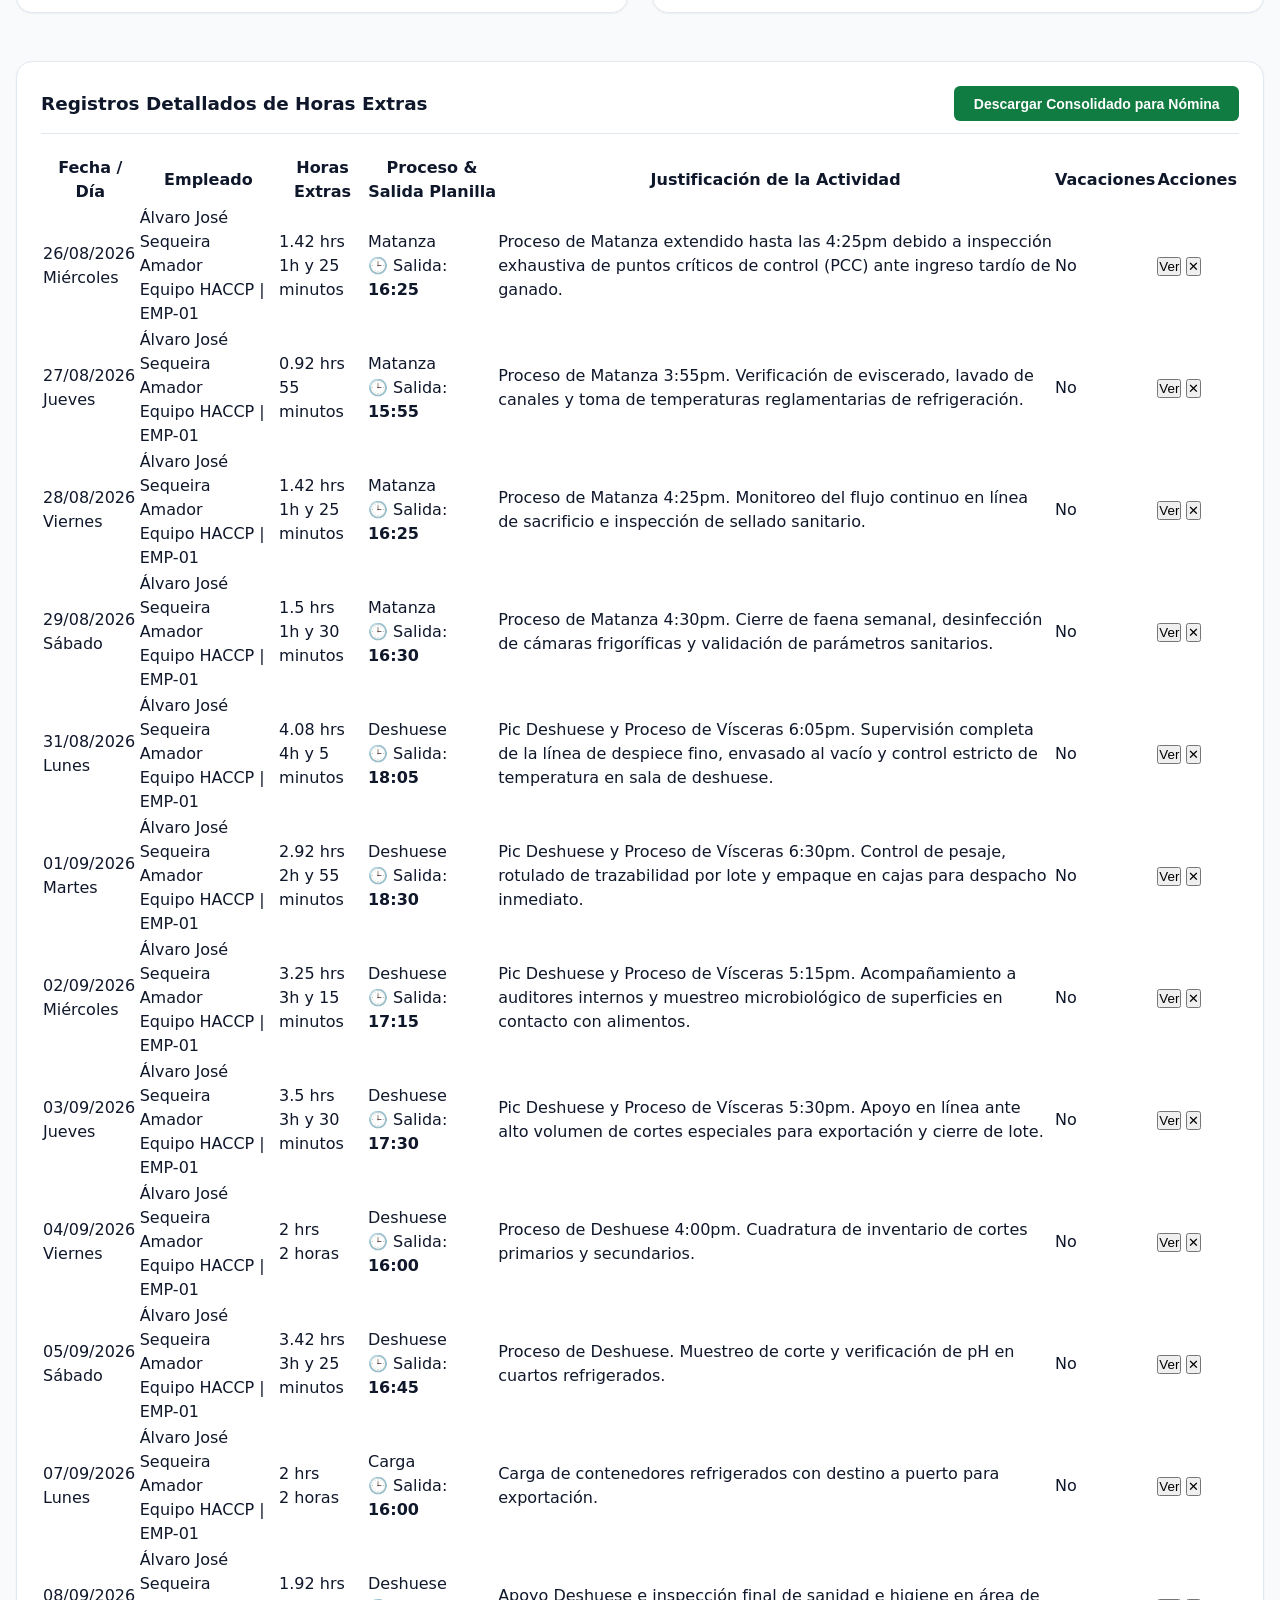
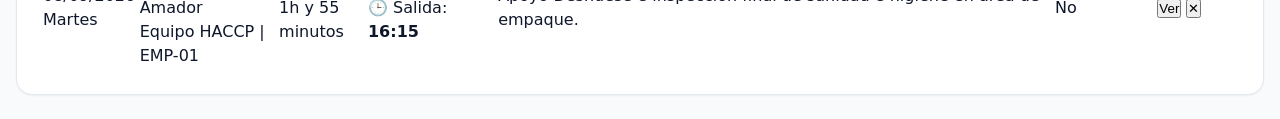
==== commit 6b7c644b: "Add files via upload" ====
--- a/index.html
+++ b/index.html
@@ -323,9 +323,15 @@
             <h3 class="card-title text-xl">Gestión de Empleados y Enlaces para WhatsApp</h3>
             <p class="text-xs text-slate-500 mt-1">Crea tus colaboradores y genera enlaces únicos para que ellos registren sus horas desde el celular sin contraseñas difíciles.</p>
           </div>
-          <button type="button" id="btnOpenCreateEmployee" class="btn btn-primary text-xs font-bold">
-            + Crear Nuevo Empleado
-          </button>
+          <div class="flex flex-wrap items-center gap-2">
+            <button type="button" id="btnSyncEmployeesSheets" class="btn btn-excel text-xs font-bold" title="Guardar todos los colaboradores y sus enlaces WhatsApp en Google Sheets">
+              <svg class="w-4 h-4 mr-1" fill="currentColor" viewBox="0 0 24 24"><path d="M21.17 3.25Q21.5 3.25 21.75 3.5 22 3.75 22 4.08V19.92Q22 20.25 21.75 20.5 21.5 20.75 21.17 20.75H7.83Q7.5 20.75 7.25 20.5 7 20.25 7 19.92V17H2.83Q2.5 17 2.25 16.75 2 16.5 2 16.17V7.83Q2 7.5 2.25 7.25 2.5 7 2.83 7H7V4.08Q7 3.75 7.25 3.5 7.5 3.25 7.83 3.25H21.17M7 15H3.5V9H7V15M20.5 4.75H8.5V19.25H20.5V4.75M16.5 12L18.5 16H16.2L15.2 13.8L14.2 16H11.9L13.9 12L12 8H14.3L15.2 10.2L16.1 8H18.4L16.5 12Z"/></svg>
+              Sincronizar Directorio a Google Sheets
+            </button>
+            <button type="button" id="btnOpenCreateEmployee" class="btn btn-primary text-xs font-bold">
+              + Crear Nuevo Empleado
+            </button>
+          </div>
         </div>
 
         <!-- Cuadrícula de Tarjetas de Empleados -->
@@ -357,9 +363,28 @@
             </label>
             <input type="url" id="googleSheetsUrlInput" class="form-control font-mono text-xs" 
               placeholder="https://script.google.com/macros/s/AKfycbx.../exec">
-            <div class="mt-3 flex gap-2">
-              <button type="button" id="btnSaveConfig" class="btn btn-primary text-xs">Guardar URL</button>
-              <button type="button" id="btnTestGoogleSheets" class="btn btn-secondary text-xs">Probar Conexión</button>
+            <div class="mt-3 flex flex-wrap gap-2">
+              <button type="button" id="btnSaveConfig" class="btn btn-primary text-xs font-bold">Guardar URL</button>
+              <button type="button" id="btnTestGoogleSheets" class="btn btn-secondary text-xs font-bold">Probar Conexión</button>
+              <button type="button" id="btnSyncAllToSheets" class="btn btn-excel text-xs font-bold" title="Alimentar todos los empleados, horas extras y procesos a Google Sheets">
+                🚀 Sincronizar TODO a Google Sheets
+              </button>
+            </div>
+
+            <!-- Resumen de las 3 hojas que se alimentan -->
+            <div class="mt-4 pt-3 border-t border-blue-200 grid grid-cols-1 sm:grid-cols-3 gap-2 text-xs">
+              <div class="bg-white p-2.5 rounded-lg border border-blue-100 shadow-xs">
+                <span class="font-bold text-blue-900 block">1. Empleados_Enlaces</span>
+                <span class="text-slate-500 text-[11px]">Directorio, cédulas y enlaces para WhatsApp.</span>
+              </div>
+              <div class="bg-white p-2.5 rounded-lg border border-blue-100 shadow-xs">
+                <span class="font-bold text-indigo-900 block">2. HorasExtras_HACCP</span>
+                <span class="text-slate-500 text-[11px]">Registros diarios, horas decimales y firmas.</span>
+              </div>
+              <div class="bg-white p-2.5 rounded-lg border border-blue-100 shadow-xs">
+                <span class="font-bold text-emerald-900 block">3. SalidaProcesos</span>
+                <span class="text-slate-500 text-[11px]">Horas de corte (Matanza, Deshuese, etc.).</span>
+              </div>
             </div>
           </div>
 
--- a/css/app.css
+++ b/css/app.css
@@ -0,0 +1,596 @@
+/* ==========================================================================
+   app.css - Sistema de Control HACCP y Salida de Procesos MACESA
+   Estilos corporativos, industriales y modernos (Responsive Desktop & Mobile)
+   ========================================================================== */
+
+:root {
+  --primary: #1e3a8a;       /* Azul marino corporativo */
+  --primary-hover: #1d4ed8;
+  --secondary: #0f766e;     /* Verde azulado inocuidad */
+  --accent: #2563eb;
+  --accent-light: #eff6ff;
+  --success: #059669;
+  --warning: #d97706;
+  --danger: #dc2626;
+  --bg-main: #f8fafc;
+  --bg-card: #ffffff;
+  --text-main: #0f172a;
+  --text-muted: #64748b;
+  --border-color: #e2e8f0;
+  --radius-sm: 6px;
+  --radius-md: 10px;
+  --radius-lg: 16px;
+  --shadow-sm: 0 1px 2px 0 rgb(0 0 0 / 0.05);
+  --shadow-md: 0 4px 6px -1px rgb(0 0 0 / 0.1), 0 2px 4px -2px rgb(0 0 0 / 0.1);
+  --shadow-lg: 0 10px 15px -3px rgb(0 0 0 / 0.1), 0 4px 6px -4px rgb(0 0 0 / 0.1);
+}
+
+* {
+  box-sizing: border-box;
+  margin: 0;
+  padding: 0;
+}
+
+body {
+  font-family: system-ui, -apple-system, BlinkMacSystemFont, 'Segoe UI', Roboto, Helvetica, Arial, sans-serif;
+  background-color: var(--bg-main);
+  color: var(--text-main);
+  line-height: 1.5;
+  -webkit-font-smoothing: antialiased;
+}
+
+/* Encabezados y Barra Superior */
+.top-navbar {
+  background: linear-gradient(135deg, #1e3a8a 0%, #1e40af 100%);
+  color: #ffffff;
+  box-shadow: var(--shadow-md);
+  position: sticky;
+  top: 0;
+  z-index: 40;
+}
+
+.nav-container {
+  max-width: 1280px;
+  margin: 0 auto;
+  padding: 0.75rem 1rem;
+  display: flex;
+  align-items: center;
+  justify-content: space-between;
+}
+
+.brand-wrapper {
+  display: flex;
+  align-items: center;
+  gap: 0.75rem;
+}
+
+.brand-logo-img {
+  height: 44px;
+  width: auto;
+  background: #ffffff;
+  padding: 3px 8px;
+  border-radius: var(--radius-sm);
+}
+
+.brand-title {
+  font-size: 1.25rem;
+  font-weight: 800;
+  letter-spacing: 0.5px;
+  line-height: 1.2;
+}
+
+.brand-subtitle {
+  font-size: 0.75rem;
+  font-weight: 500;
+  color: #93c5fd;
+  text-transform: uppercase;
+  letter-spacing: 1px;
+}
+
+/* Pestañas de Navegación */
+.nav-tabs-wrapper {
+  display: flex;
+  gap: 0.5rem;
+  overflow-x: auto;
+  padding: 0.5rem 0;
+}
+
+.nav-tab-btn {
+  padding: 0.5rem 1rem;
+  border-radius: var(--radius-sm);
+  font-size: 0.875rem;
+  font-weight: 600;
+  border: none;
+  cursor: pointer;
+  transition: all 0.2s ease;
+  white-space: nowrap;
+  display: inline-flex;
+  align-items: center;
+  gap: 0.5rem;
+}
+
+.tab-active {
+  background-color: #ffffff;
+  color: var(--primary);
+  box-shadow: var(--shadow-sm);
+}
+
+.tab-inactive {
+  background-color: rgba(255, 255, 255, 0.15);
+  color: #ffffff;
+}
+
+.tab-inactive:hover {
+  background-color: rgba(255, 255, 255, 0.25);
+}
+
+/* Contenedor Principal */
+.main-wrapper {
+  max-width: 1280px;
+  margin: 1.5rem auto;
+  padding: 0 1rem;
+}
+
+/* Tarjetas y Contenedores */
+.card {
+  background-color: var(--bg-card);
+  border-radius: var(--radius-lg);
+  border: 1px solid var(--border-color);
+  box-shadow: var(--shadow-sm);
+  padding: 1.5rem;
+  margin-bottom: 1.5rem;
+}
+
+.card-header {
+  display: flex;
+  justify-content: space-between;
+  align-items: center;
+  margin-bottom: 1.25rem;
+  padding-bottom: 0.75rem;
+  border-bottom: 1px solid var(--border-color);
+}
+
+.card-title {
+  font-size: 1.15rem;
+  font-weight: 700;
+  color: var(--text-main);
+  display: flex;
+  align-items: center;
+  gap: 0.5rem;
+}
+
+/* Métricas KPI */
+.kpi-grid {
+  display: grid;
+  grid-template-columns: repeat(auto-fit, minmax(220px, 1fr));
+  gap: 1rem;
+  margin-bottom: 1.5rem;
+}
+
+.kpi-card {
+  background: #ffffff;
+  border-radius: var(--radius-md);
+  border: 1px solid var(--border-color);
+  padding: 1.25rem;
+  display: flex;
+  align-items: center;
+  gap: 1rem;
+  box-shadow: var(--shadow-sm);
+  position: relative;
+  overflow: hidden;
+}
+
+.kpi-card::before {
+  content: '';
+  position: absolute;
+  left: 0;
+  top: 0;
+  bottom: 0;
+  width: 4px;
+}
+
+.kpi-blue::before { background-color: #2563eb; }
+.kpi-green::before { background-color: #059669; }
+.kpi-amber::before { background-color: #d97706; }
+.kpi-purple::before { background-color: #7c3aed; }
+
+.kpi-icon-box {
+  width: 48px;
+  height: 48px;
+  border-radius: 12px;
+  display: flex;
+  align-items: center;
+  justify-content: center;
+  font-size: 1.5rem;
+}
+
+.kpi-blue .kpi-icon-box { background: #dbeafe; color: #1e40af; }
+.kpi-green .kpi-icon-box { background: #d1fae5; color: #065f46; }
+.kpi-amber .kpi-icon-box { background: #fef3c7; color: #92400e; }
+.kpi-purple .kpi-icon-box { background: #ede9fe; color: #5b21b6; }
+
+.kpi-value {
+  font-size: 1.75rem;
+  font-weight: 800;
+  color: var(--text-main);
+  line-height: 1.1;
+}
+
+.kpi-label {
+  font-size: 0.8rem;
+  font-weight: 600;
+  color: var(--text-muted);
+  text-transform: uppercase;
+  letter-spacing: 0.5px;
+}
+
+/* Gráficos */
+.charts-grid {
+  display: grid;
+  grid-template-columns: repeat(auto-fit, minmax(360px, 1fr));
+  gap: 1.5rem;
+  margin-bottom: 1.5rem;
+}
+
+.chart-container {
+  height: 280px;
+  position: relative;
+}
+
+/* Barra de Filtros */
+.filter-bar {
+  background-color: #ffffff;
+  border: 1px solid var(--border-color);
+  border-radius: var(--radius-md);
+  padding: 1rem;
+  display: flex;
+  flex-wrap: wrap;
+  gap: 1rem;
+  align-items: flex-end;
+  margin-bottom: 1.5rem;
+  box-shadow: var(--shadow-sm);
+}
+
+.filter-group {
+  display: flex;
+  flex-direction: column;
+  gap: 0.35rem;
+  flex: 1;
+  min-width: 180px;
+}
+
+.filter-label {
+  font-size: 0.75rem;
+  font-weight: 700;
+  text-transform: uppercase;
+  color: var(--text-muted);
+}
+
+.form-control {
+  width: 100%;
+  padding: 0.55rem 0.75rem;
+  border: 1px solid var(--border-color);
+  border-radius: var(--radius-sm);
+  font-size: 0.9rem;
+  color: var(--text-main);
+  background-color: #ffffff;
+  transition: border-color 0.2s;
+}
+
+.form-control:focus {
+  outline: none;
+  border-color: var(--accent);
+  box-shadow: 0 0 0 3px rgba(37, 99, 235, 0.15);
+}
+
+/* Botones */
+.btn {
+  display: inline-flex;
+  align-items: center;
+  justify-content: center;
+  gap: 0.5rem;
+  padding: 0.55rem 1.15rem;
+  font-size: 0.875rem;
+  font-weight: 600;
+  border-radius: var(--radius-sm);
+  border: 1px solid transparent;
+  cursor: pointer;
+  transition: all 0.2s ease;
+  text-decoration: none;
+}
+
+.btn-primary { background-color: var(--primary); color: #ffffff; }
+.btn-primary:hover { background-color: var(--primary-hover); }
+
+.btn-success { background-color: var(--success); color: #ffffff; }
+.btn-success:hover { background-color: #047857; }
+
+.btn-excel {
+  background-color: #107c41; /* Verde oficial de Excel */
+  color: #ffffff;
+  font-weight: 700;
+}
+.btn-excel:hover { background-color: #0b5c30; }
+
+.btn-secondary {
+  background-color: #f1f5f9;
+  color: var(--text-main);
+  border-color: var(--border-color);
+}
+.btn-secondary:hover { background-color: #e2e8f0; }
+
+.btn-danger { background-color: var(--danger); color: #ffffff; }
+.btn-danger:hover { background-color: #b91c1c; }
+
+.btn-whatsapp { background-color: #25d366; color: #ffffff; font-weight: 700; }
+.btn-whatsapp:hover { background-color: #1eb956; }
+
+.btn-sm-primary { padding: 0.35rem 0.65rem; font-size: 0.75rem; background: var(--primary); color: #fff; border-radius: var(--radius-sm); border: none; cursor: pointer; font-weight: 600; }
+.btn-sm-whatsapp { padding: 0.35rem 0.65rem; font-size: 0.75rem; background: #25d366; color: #fff; border-radius: var(--radius-sm); border: none; cursor: pointer; font-weight: 600; }
+.btn-sm-secondary { padding: 0.35rem 0.65rem; font-size: 0.75rem; background: #f1f5f9; color: #334155; border: 1px solid #cbd5e1; border-radius: var(--radius-sm); cursor: pointer; font-weight: 600; }
+.btn-sm-excel { padding: 0.35rem 0.65rem; font-size: 0.75rem; background: #107c41; color: #fff; border-radius: var(--radius-sm); border: none; cursor: pointer; font-weight: 600; }
+.btn-sm-danger { padding: 0.35rem 0.65rem; font-size: 0.75rem; background: #fee2e2; color: #dc2626; border: 1px solid #fecaca; border-radius: var(--radius-sm); cursor: pointer; font-weight: 600; }
+
+/* Tabla Estilo Hoja de Cálculo para 'Control de Salida de Procesos' */
+.process-table-container {
+  overflow-x: auto;
+  border-radius: var(--radius-md);
+  border: 2px solid #3b82f6;
+  box-shadow: var(--shadow-sm);
+  background: #ffffff;
+}
+
+.table-process-header {
+  background-color: #93c5fd;
+  color: #1e3a8a;
+  padding: 0.75rem;
+  text-align: center;
+  font-weight: 900;
+  font-size: 1.1rem;
+  letter-spacing: 1px;
+}
+
+.table-process-subheader {
+  background-color: #bfdbfe;
+  color: #1e3a8a;
+  padding: 0.4rem;
+  text-align: center;
+  font-size: 0.85rem;
+  font-weight: 600;
+}
+
+.process-table {
+  width: 100%;
+  border-collapse: collapse;
+  font-size: 0.875rem;
+}
+
+.process-table th {
+  background-color: #1e3a8a;
+  color: #ffffff;
+  padding: 0.65rem 0.75rem;
+  font-weight: 700;
+  text-align: center;
+  border: 1px solid #3b82f6;
+  font-size: 0.85rem;
+  white-space: nowrap;
+}
+
+.process-table td {
+  padding: 0.4rem 0.5rem;
+  border: 1px solid #cbd5e1;
+  vertical-align: middle;
+}
+
+/* Colores de filas idénticos a la Imagen 1 */
+.row-september { background-color: #dbeafe; }
+.row-september:hover { background-color: #bfdbfe; }
+.row-october { background-color: #ffedd5; }
+.row-october:hover { background-color: #fed7aa; }
+
+.table-input {
+  width: 100%;
+  padding: 0.35rem 0.5rem;
+  border: 1px solid #cbd5e1;
+  border-radius: 4px;
+  background-color: #ffffff;
+  font-size: 0.85rem;
+}
+
+.table-input:focus {
+  outline: 2px solid #2563eb;
+  background-color: #f8fafc;
+}
+
+.time-input {
+  text-align: center;
+  font-weight: 600;
+}
+
+.btn-icon-danger {
+  background: none;
+  border: none;
+  color: #dc2626;
+  cursor: pointer;
+  padding: 4px;
+  border-radius: 4px;
+}
+.btn-icon-danger:hover {
+  background-color: #fee2e2;
+}
+
+/* Formulario del Empleado (Móvil First) */
+.employee-mobile-card {
+  max-width: 680px;
+  margin: 0 auto 2rem auto;
+  background: #ffffff;
+  border-radius: var(--radius-lg);
+  box-shadow: var(--shadow-md);
+  border: 1px solid var(--border-color);
+  overflow: hidden;
+}
+
+.employee-badge-header {
+  background: linear-gradient(135deg, #1e3a8a, #2563eb);
+  color: #ffffff;
+  padding: 1.5rem;
+  text-align: center;
+}
+
+.form-body-padding {
+  padding: 1.5rem;
+}
+
+.justification-textarea {
+  min-height: 140px;
+  font-family: inherit;
+  font-size: 0.9rem;
+  line-height: 1.6;
+  resize: vertical;
+}
+
+.quick-tags-container {
+  display: flex;
+  flex-wrap: wrap;
+  gap: 0.4rem;
+  margin-top: 0.5rem;
+}
+
+.btn-quick-tag {
+  background-color: #eff6ff;
+  color: #1d4ed8;
+  border: 1px solid #bfdbfe;
+  font-size: 0.75rem;
+  font-weight: 600;
+  padding: 0.25rem 0.6rem;
+  border-radius: 9999px;
+  cursor: pointer;
+  transition: all 0.15s;
+}
+
+.btn-quick-tag:hover {
+  background-color: #dbeafe;
+  color: #1e3a8a;
+  transform: translateY(-1px);
+}
+
+/* Canvas de Firma Digital */
+.signature-wrapper {
+  border: 2px dashed #94a3b8;
+  border-radius: var(--radius-md);
+  background-color: #f8fafc;
+  position: relative;
+  margin-top: 0.5rem;
+}
+
+.signature-canvas {
+  width: 100%;
+  height: 150px;
+  display: block;
+  cursor: crosshair;
+  touch-action: none;
+}
+
+.signature-line-guide {
+  position: absolute;
+  bottom: 30px;
+  left: 20px;
+  right: 20px;
+  border-bottom: 1px dashed #cbd5e1;
+  pointer-events: none;
+}
+
+/* Modales */
+.modal-overlay {
+  position: fixed;
+  inset: 0;
+  background-color: rgba(15, 23, 42, 0.6);
+  backdrop-filter: blur(2px);
+  display: flex;
+  align-items: center;
+  justify-content: center;
+  z-index: 50;
+  padding: 1rem;
+}
+
+.modal-content {
+  background: #ffffff;
+  border-radius: var(--radius-lg);
+  max-width: 580px;
+  width: 100%;
+  box-shadow: var(--shadow-lg);
+  overflow: hidden;
+  max-height: 90vh;
+  display: flex;
+  flex-direction: column;
+}
+
+.modal-header {
+  padding: 1.25rem;
+  border-bottom: 1px solid var(--border-color);
+  display: flex;
+  justify-content: space-between;
+  align-items: center;
+}
+
+.modal-body {
+  padding: 1.25rem;
+  overflow-y: auto;
+}
+
+.modal-footer {
+  padding: 1rem 1.25rem;
+  border-top: 1px solid var(--border-color);
+  display: flex;
+  justify-content: flex-end;
+  gap: 0.75rem;
+  background-color: #f8fafc;
+}
+
+/* Alertas Toast */
+.toast-success {
+  position: fixed;
+  bottom: 24px;
+  right: 24px;
+  background-color: #059669;
+  color: #ffffff;
+  padding: 1rem 1.5rem;
+  border-radius: var(--radius-md);
+  box-shadow: var(--shadow-lg);
+  display: flex;
+  align-items: center;
+  gap: 0.75rem;
+  z-index: 100;
+  font-weight: 600;
+  animation: slideUp 0.3s ease-out;
+}
+
+@keyframes slideUp {
+  from { transform: translateY(100%); opacity: 0; }
+  to { transform: translateY(0); opacity: 1; }
+}
+
+.hidden {
+  display: none !important;
+}
+
+/* Responsive */
+@media (max-width: 768px) {
+  .nav-container {
+    flex-direction: column;
+    align-items: stretch;
+    gap: 0.75rem;
+  }
+  .nav-tabs-wrapper {
+    justify-content: flex-start;
+  }
+  .charts-grid {
+    grid-template-columns: 1fr;
+  }
+  .filter-bar {
+    flex-direction: column;
+  }
+  .filter-group {
+    width: 100%;
+  }
+}
--- a/css/print.css
+++ b/css/print.css
@@ -0,0 +1,205 @@
+/* ==========================================================================
+   print.css - Estilos oficiales para impresión de boletas HACCP
+   Configura el documento para que al imprimir o guardar como PDF se ajuste
+   a EXACTAMENTE 1 PÁGINA (Carta / A4) con líneas para firmas físicas,
+   idéntico al formulario físico oficial de MACESA (Imagen 2).
+   ========================================================================== */
+
+/* En pantalla normal, ocultar la plantilla imprimible */
+@media screen {
+  .official-print-sheet {
+    display: none !important;
+  }
+}
+
+@media print {
+  @page {
+    size: letter portrait;
+    margin: 8mm 10mm;
+  }
+
+  *, *:before, *:after {
+    box-sizing: border-box !important;
+  }
+
+  html, body {
+    background: #ffffff !important;
+    color: #000000 !important;
+    font-family: Arial, Helvetica, sans-serif !important;
+    font-size: 8.5pt !important;
+    line-height: 1.2 !important;
+    margin: 0 !important;
+    padding: 0 !important;
+    width: 100% !important;
+    height: auto !important;
+    -webkit-print-color-adjust: exact !important;
+    print-color-adjust: exact !important;
+  }
+
+  /* Ocultar toda la interfaz web interactiva */
+  header,
+  nav,
+  .top-navbar,
+  .nav-tabs-wrapper,
+  .filter-bar,
+  .btn,
+  .btn-quick-tag,
+  .quick-tags-container,
+  button,
+  .toast-success,
+  .signature-actions,
+  #employeeSelectContainer,
+  #phoneGateCard,
+  #employeeMainContent,
+  .modal-overlay,
+  .no-print {
+    display: none !important;
+  }
+
+  .main-wrapper {
+    margin: 0 !important;
+    padding: 0 !important;
+    width: 100% !important;
+    max-width: 100% !important;
+  }
+
+  /* Mostrar exclusivamente la hoja oficial para 1 página física */
+  .official-print-sheet {
+    display: block !important;
+    width: 100% !important;
+    margin: 0 auto !important;
+    padding: 0 !important;
+    page-break-inside: avoid !important;
+    page-break-after: avoid !important;
+  }
+
+  /* Encabezado Oficial */
+  .print-official-header {
+    border-bottom: 2px solid #000000;
+    padding-bottom: 5px;
+    margin-bottom: 6px;
+  }
+
+  .print-header-top {
+    display: flex;
+    justify-content: space-between;
+    align-items: center;
+    margin-bottom: 5px;
+  }
+
+  .print-logo {
+    height: 36px;
+    max-width: 110px;
+    object-fit: contain;
+  }
+
+  .print-title-box {
+    text-align: center;
+    flex-grow: 1;
+    padding: 0 10px;
+  }
+
+  .print-title {
+    font-size: 13pt !important;
+    font-weight: 800 !important;
+    margin: 0;
+    color: #000000 !important;
+    letter-spacing: 0.3px;
+    text-transform: uppercase;
+  }
+
+  .print-date-box {
+    font-size: 8.5pt;
+    text-align: right;
+    white-space: nowrap;
+    min-width: 130px;
+  }
+
+  .print-employee-info {
+    font-size: 8.5pt;
+    padding-top: 3px;
+    border-top: 1px dashed #999999;
+  }
+
+  .print-info-row {
+    display: flex;
+    justify-content: space-between;
+    font-size: 8.5pt;
+  }
+
+  /* Tablas de impresión oficiales con bordes sólidos negros */
+  .print-table {
+    width: 100% !important;
+    border-collapse: collapse !important;
+    margin-top: 5px;
+    margin-bottom: 5px;
+    font-size: 8pt !important;
+  }
+
+  .print-table th,
+  .print-table td {
+    border: 1px solid #000000 !important;
+    padding: 2.5px 5px !important;
+    color: #000000 !important;
+    vertical-align: middle;
+  }
+
+  .print-table th {
+    background-color: #e5e7eb !important;
+    font-weight: bold;
+    text-align: center;
+    font-size: 8pt;
+  }
+
+  .print-total-row td {
+    background-color: #f3f4f6 !important;
+    font-weight: bold;
+    font-size: 8.5pt;
+  }
+
+  /* Sección de Vacaciones */
+  .print-vacations-section {
+    margin-top: 4px;
+  }
+
+  .print-vacation-table {
+    margin-top: 2px;
+    margin-bottom: 4px;
+  }
+
+  .print-subhead th {
+    font-size: 7.5pt;
+    padding: 1.5px 4px !important;
+  }
+
+  /* Sección de Firmas Físicas al pie */
+  .print-signatures-container {
+    margin-top: 28px;
+    display: flex;
+    justify-content: space-around;
+    page-break-inside: avoid !important;
+  }
+
+  .print-signature-col {
+    width: 42%;
+    text-align: center;
+  }
+
+  .print-sign-line {
+    border-top: 1.5px solid #000000;
+    margin-bottom: 4px;
+  }
+
+  .print-sign-label {
+    font-size: 8.5pt;
+    font-weight: bold;
+    margin: 0;
+    text-transform: uppercase;
+  }
+
+  .print-sign-sub {
+    font-size: 7.5pt;
+    color: #222222;
+    margin: 1px 0 0 0;
+  }
+}
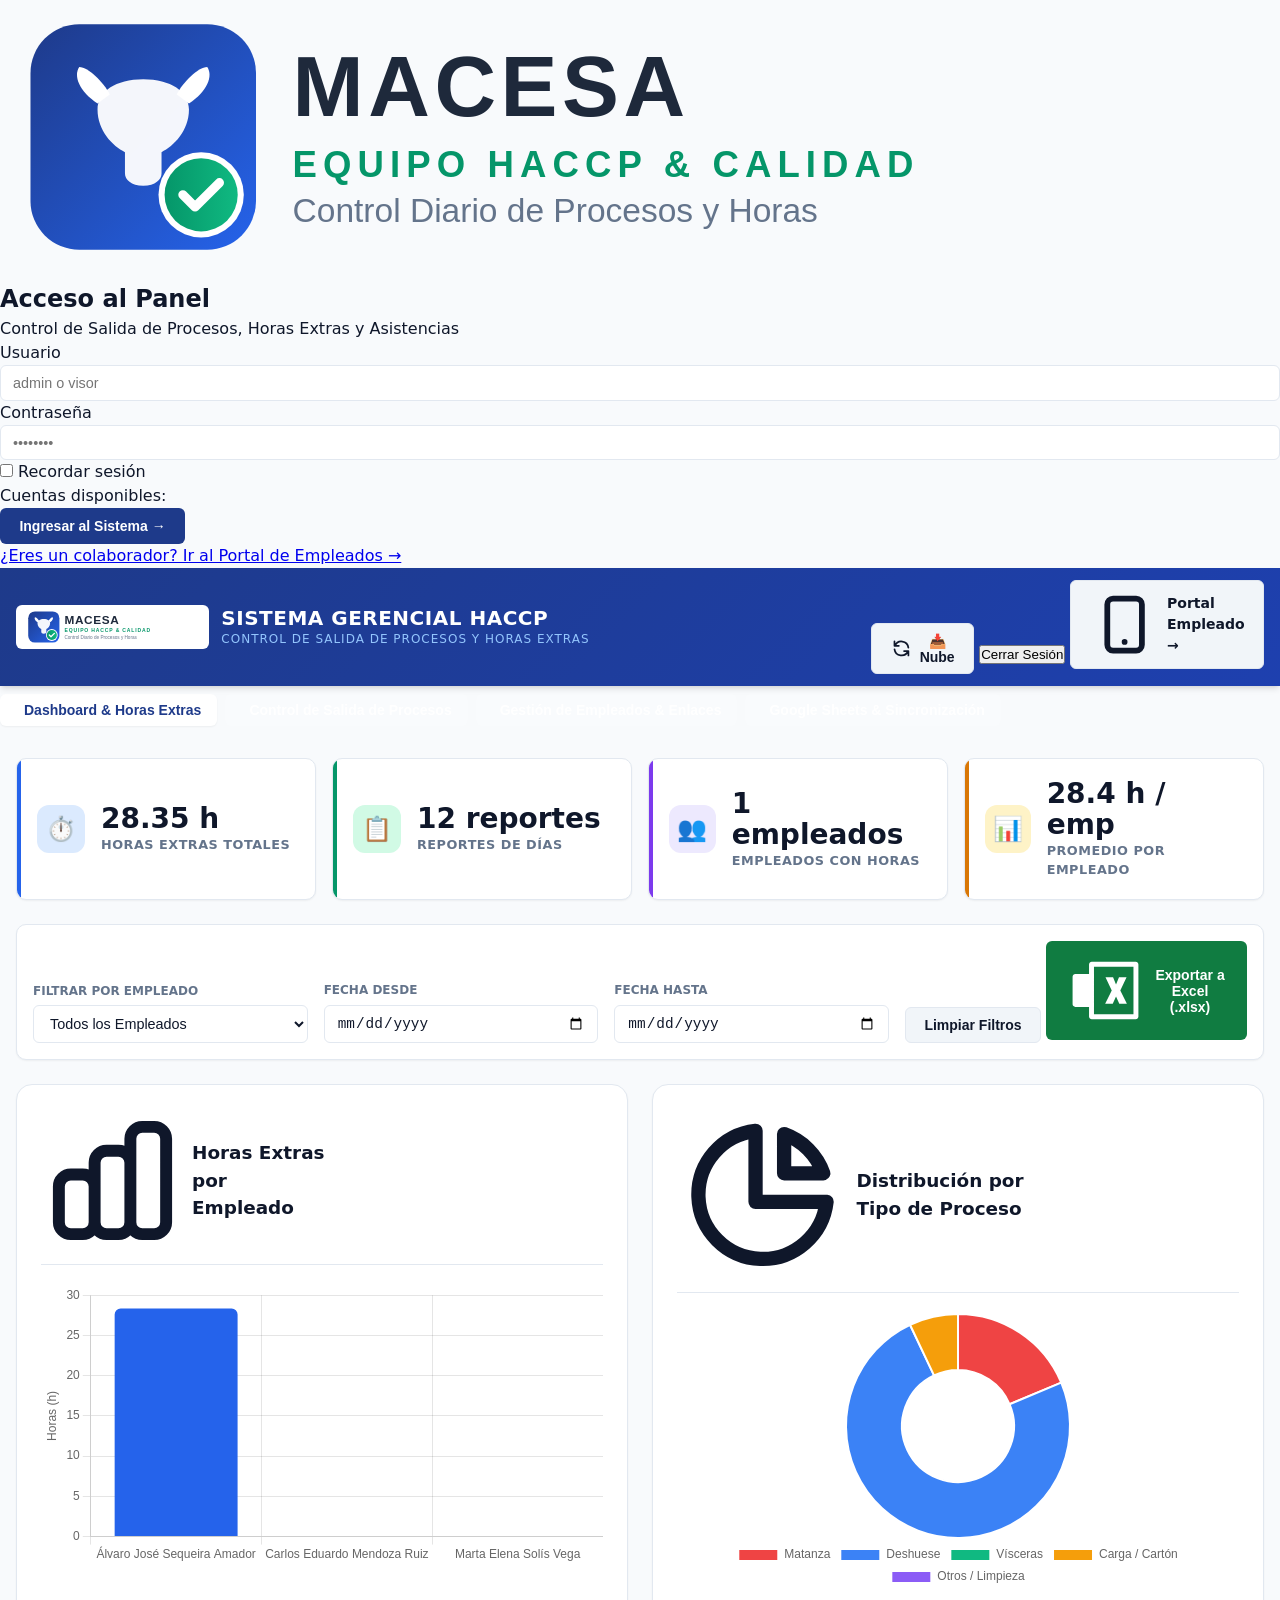
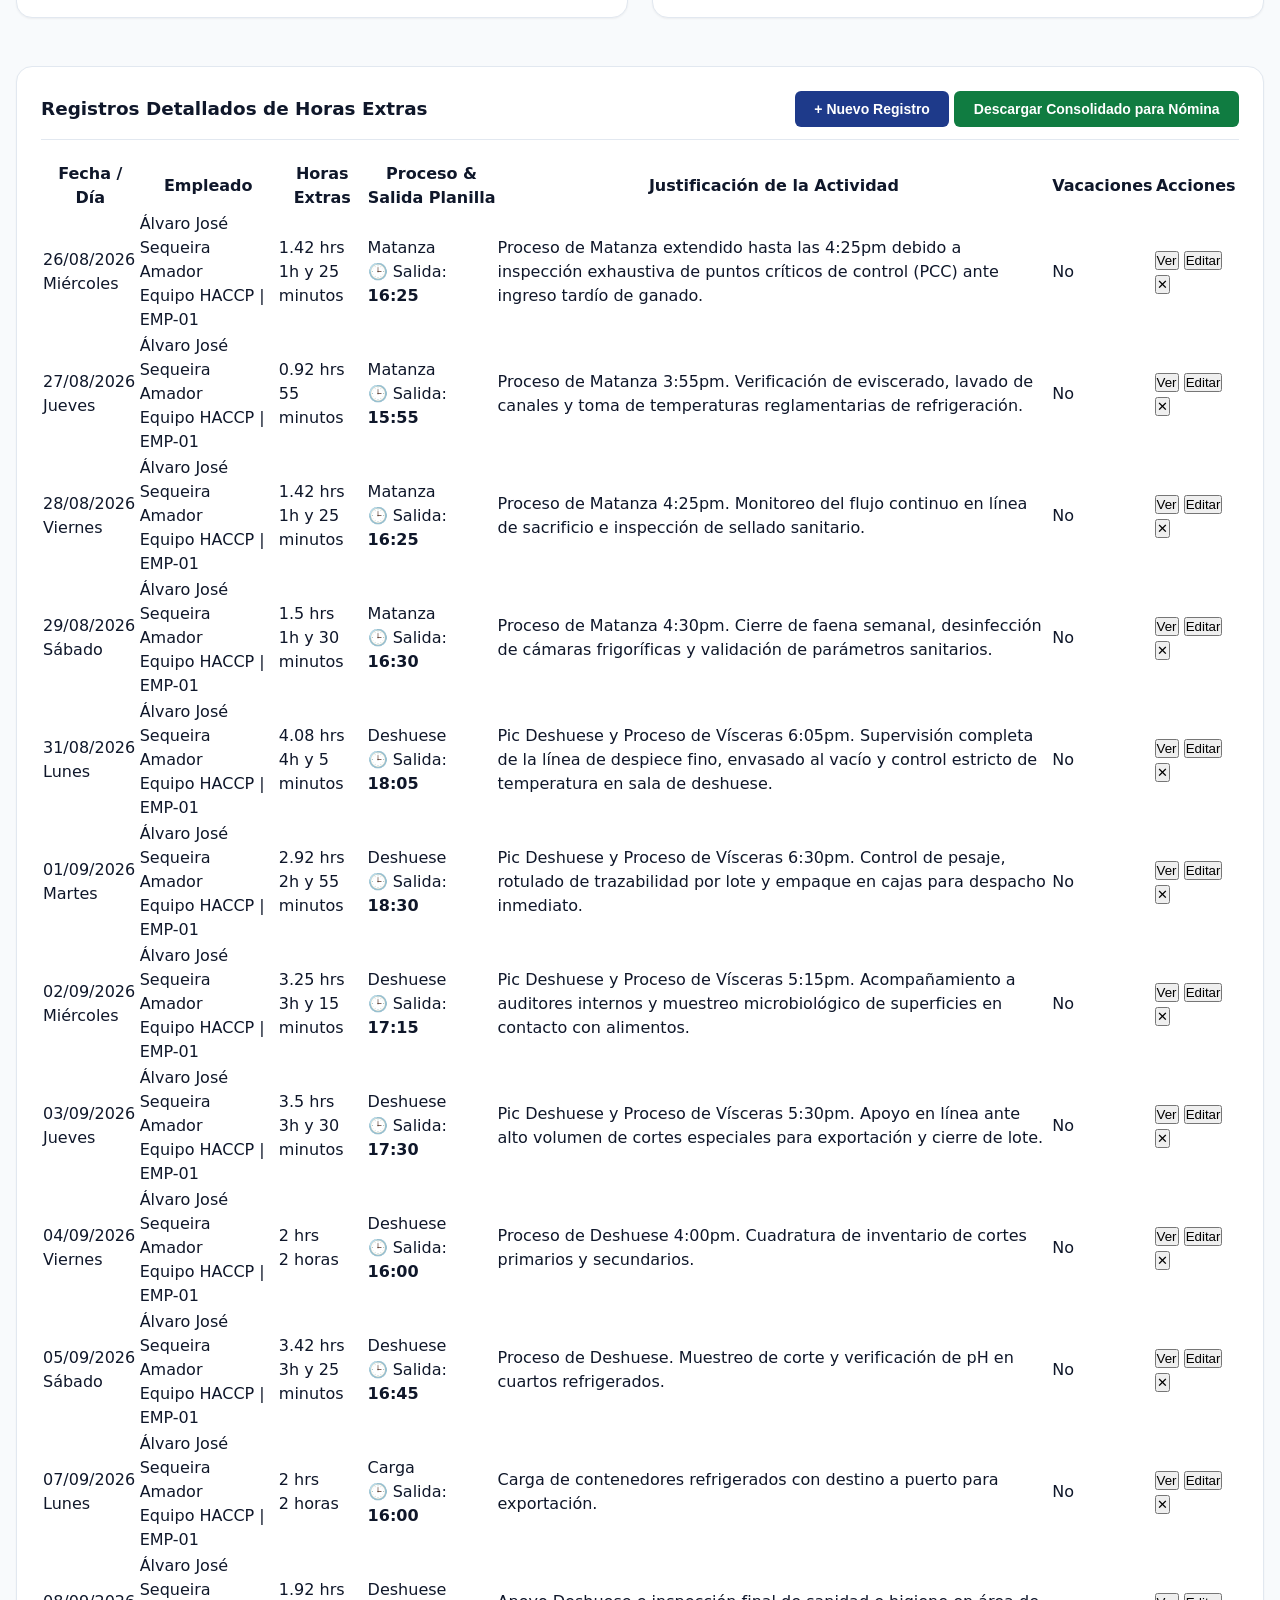
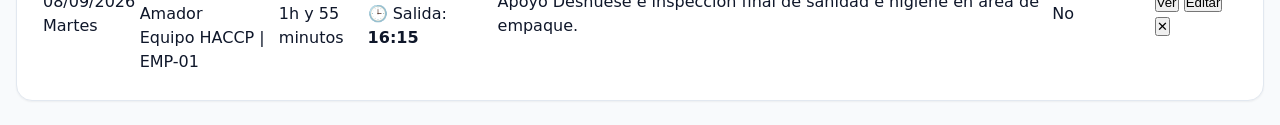
==== commit 15871810: "Add files via upload sincronizacion onlin" ====
--- a/index.html
+++ b/index.html
@@ -83,6 +83,11 @@
         <span id="userRoleBadge" class="text-xs font-bold px-2.5 py-1 rounded-full bg-blue-800 text-blue-100 border border-blue-600 hidden sm:inline">
           Conectado
         </span>
+        <button type="button" id="btnPullSheetsHeader" class="btn btn-secondary text-xs font-bold py-1.5 px-3 flex items-center gap-1.5 shadow-sm" title="Consultar las 4 hojas de Google Sheets y refrescar los datos">
+          <svg class="w-4 h-4 text-emerald-600" fill="none" stroke="currentColor" viewBox="0 0 24 24"><path stroke-linecap="round" stroke-linejoin="round" stroke-width="2" d="M4 4v5h.582m15.356 2A8.001 8.001 0 004.582 9m0 0H9m11 11v-5h-.581m0 0a8.003 8.003 0 01-15.357-2m15.357 2H15"></path></svg>
+          <span class="hidden sm:inline">📥 Cargar de Google Sheets</span>
+          <span class="sm:hidden">📥 Nube</span>
+        </button>
         <button type="button" id="btnAdminLogout" class="text-xs bg-red-600 hover:bg-red-700 text-white font-bold py-1.5 px-3 rounded shadow-sm transition-colors">
           Cerrar Sesión
         </button>
@@ -213,8 +218,11 @@
       <div class="card">
         <div class="card-header">
           <h3 class="card-title">Registros Detallados de Horas Extras</h3>
-          <div class="flex gap-2">
-            <button type="button" id="btnExportConsolidated" class="btn btn-excel text-xs">
+          <div class="flex flex-wrap items-center gap-2">
+            <button type="button" id="btnOpenCreateRecord" class="btn btn-primary text-xs font-bold">
+              + Nuevo Registro
+            </button>
+            <button type="button" id="btnExportConsolidated" class="btn btn-excel text-xs font-bold">
               Descargar Consolidado para Nómina
             </button>
           </div>
@@ -366,24 +374,31 @@
             <div class="mt-3 flex flex-wrap gap-2">
               <button type="button" id="btnSaveConfig" class="btn btn-primary text-xs font-bold">Guardar URL</button>
               <button type="button" id="btnTestGoogleSheets" class="btn btn-secondary text-xs font-bold">Probar Conexión</button>
-              <button type="button" id="btnSyncAllToSheets" class="btn btn-excel text-xs font-bold" title="Alimentar todos los empleados, horas extras y procesos a Google Sheets">
+              <button type="button" id="btnPullFromSheets" class="btn btn-secondary text-xs font-bold" title="Consultar las 4 hojas de Google Sheets y actualizar los datos locales">
+                📥 Cargar / Refrescar desde Google Sheets
+              </button>
+              <button type="button" id="btnSyncAllToSheets" class="btn btn-excel text-xs font-bold" title="Alimentar todos los empleados, horas extras, procesos y usuarios a Google Sheets">
                 🚀 Sincronizar TODO a Google Sheets
               </button>
             </div>
 
-            <!-- Resumen de las 3 hojas que se alimentan -->
-            <div class="mt-4 pt-3 border-t border-blue-200 grid grid-cols-1 sm:grid-cols-3 gap-2 text-xs">
+            <!-- Resumen de las 4 hojas que realizan CRUD -->
+            <div class="mt-4 pt-3 border-t border-blue-200 grid grid-cols-1 sm:grid-cols-2 lg:grid-cols-4 gap-2 text-xs">
               <div class="bg-white p-2.5 rounded-lg border border-blue-100 shadow-xs">
                 <span class="font-bold text-blue-900 block">1. Empleados_Enlaces</span>
-                <span class="text-slate-500 text-[11px]">Directorio, cédulas y enlaces para WhatsApp.</span>
+                <span class="text-slate-500 text-[11px]">Directorio, cédulas, enlaces web y directos de WhatsApp.</span>
               </div>
               <div class="bg-white p-2.5 rounded-lg border border-blue-100 shadow-xs">
                 <span class="font-bold text-indigo-900 block">2. HorasExtras_HACCP</span>
-                <span class="text-slate-500 text-[11px]">Registros diarios, horas decimales y firmas.</span>
+                <span class="text-slate-500 text-[11px]">Registros diarios, horas decimales, justificación y firma.</span>
               </div>
               <div class="bg-white p-2.5 rounded-lg border border-blue-100 shadow-xs">
                 <span class="font-bold text-emerald-900 block">3. SalidaProcesos</span>
-                <span class="text-slate-500 text-[11px]">Horas de corte (Matanza, Deshuese, etc.).</span>
+                <span class="text-slate-500 text-[11px]">Control gerencial de horarios (Matanza, Deshuese, etc.).</span>
+              </div>
+              <div class="bg-white p-2.5 rounded-lg border border-blue-100 shadow-xs">
+                <span class="font-bold text-amber-900 block">4. Usuarios_Panel</span>
+                <span class="text-slate-500 text-[11px]">Cuentas de acceso para Administradores y Visores.</span>
               </div>
             </div>
           </div>
@@ -460,14 +475,15 @@
        MODALES
        ========================================================================= -->
 
-  <!-- Modal Crear Empleado -->
+  <!-- Modal Crear / Editar Empleado -->
   <div id="createEmployeeModal" class="modal-overlay hidden">
     <div class="modal-content">
       <div class="modal-header">
-        <h4 class="font-bold text-slate-800 text-lg">Crear Nuevo Empleado</h4>
+        <h4 id="titleEmployeeModal" class="font-bold text-slate-800 text-lg">Crear Nuevo Empleado</h4>
         <button type="button" id="btnCloseCreateEmployee" class="text-slate-400 hover:text-slate-700 text-xl font-bold">&times;</button>
       </div>
       <form id="createEmployeeForm">
+        <input type="hidden" id="empEditId">
         <div class="modal-body space-y-4">
           <div>
             <label class="block text-xs font-bold text-slate-700 uppercase mb-1">Nombre Completo *</label>
@@ -500,9 +516,95 @@
               <input type="text" id="empNewRole" placeholder="Ej: Inspector de Calidad" class="form-control">
             </div>
           </div>
+          <div>
+            <label class="block text-xs font-bold text-slate-700 uppercase mb-1">Estado</label>
+            <select id="empNewActive" class="form-control font-bold">
+              <option value="true" selected>ACTIVO (Puede registrar horas)</option>
+              <option value="false">INACTIVO (Desactivado)</option>
+            </select>
+          </div>
         </div>
         <div class="modal-footer">
           <button type="submit" class="btn btn-primary text-xs font-bold">Guardar Empleado y Generar Enlace</button>
+        </div>
+      </form>
+    </div>
+  </div>
+
+  <!-- Modal Crear / Editar Registro de Horas Extras -->
+  <div id="recordModal" class="modal-overlay hidden">
+    <div class="modal-content max-w-lg">
+      <div class="modal-header">
+        <h4 id="titleRecordModal" class="font-bold text-slate-800 text-lg">Registrar Horas Extras</h4>
+        <button type="button" id="btnCloseRecordModal" class="text-slate-400 hover:text-slate-700 text-xl font-bold">&times;</button>
+      </div>
+      <form id="recordForm">
+        <input type="hidden" id="recordEditId">
+        <div class="modal-body space-y-3">
+          <div class="grid grid-cols-1 sm:grid-cols-2 gap-3">
+            <div>
+              <label class="block text-xs font-bold text-slate-700 uppercase mb-1">Empleado *</label>
+              <select id="recordEditEmployee" required class="form-control text-xs font-bold">
+                <!-- Se pobla dinámicamente -->
+              </select>
+            </div>
+            <div>
+              <label class="block text-xs font-bold text-slate-700 uppercase mb-1">Fecha del Turno *</label>
+              <input type="date" id="recordEditDate" required class="form-control text-xs">
+            </div>
+          </div>
+
+          <div class="grid grid-cols-2 sm:grid-cols-3 gap-3">
+            <div>
+              <label class="block text-xs font-bold text-slate-700 uppercase mb-1">Horas Extras</label>
+              <input type="number" id="recordEditHours" min="0" max="24" value="1" class="form-control text-xs">
+            </div>
+            <div>
+              <label class="block text-xs font-bold text-slate-700 uppercase mb-1">Minutos</label>
+              <input type="number" id="recordEditMinutes" min="0" max="59" step="5" value="0" class="form-control text-xs">
+            </div>
+            <div class="col-span-2 sm:col-span-1">
+              <label class="block text-xs font-bold text-slate-700 uppercase mb-1">Proceso Cárnico</label>
+              <select id="recordEditProcess" class="form-control text-xs">
+                <option value="Proceso de Matanza">Matanza</option>
+                <option value="Proceso de Vísceras">Vísceras</option>
+                <option value="Proceso de Deshuese">Deshuese</option>
+                <option value="Descarga de Cartón">Descarga de Cartón</option>
+                <option value="Carga">Carga</option>
+                <option value="Monitoreo HACCP">Monitoreo HACCP</option>
+                <option value="General">General / Varios</option>
+              </select>
+            </div>
+          </div>
+
+          <div>
+            <label class="block text-xs font-bold text-slate-700 uppercase mb-1">Justificación Detallada *</label>
+            <textarea id="recordEditJustification" rows="4" required class="form-control text-xs" placeholder="Describa los puntos críticos, inspección o tareas realizadas..."></textarea>
+          </div>
+
+          <div class="p-3 bg-amber-50 rounded-lg border border-amber-200 space-y-2">
+            <label class="flex items-center gap-2 cursor-pointer font-bold text-amber-900 text-xs">
+              <input type="checkbox" id="recordEditHadVacation" class="w-4 h-4 text-amber-600 rounded">
+              ¿Tomó Vacaciones en esta Fecha o Período?
+            </label>
+            <div id="recordVacationFields" class="hidden grid grid-cols-3 gap-2 pt-2 border-t border-amber-200">
+              <div>
+                <label class="block text-[11px] font-bold text-amber-800 uppercase">Desde</label>
+                <input type="date" id="recordEditVacFrom" class="form-control text-xs">
+              </div>
+              <div>
+                <label class="block text-[11px] font-bold text-amber-800 uppercase">Hasta</label>
+                <input type="date" id="recordEditVacTo" class="form-control text-xs">
+              </div>
+              <div>
+                <label class="block text-[11px] font-bold text-amber-800 uppercase">Días</label>
+                <input type="number" id="recordEditVacDays" min="0" class="form-control text-xs" placeholder="0">
+              </div>
+            </div>
+          </div>
+        </div>
+        <div class="modal-footer">
+          <button type="submit" class="btn btn-primary text-xs font-bold">Guardar Registro en Sistema y Sheets</button>
         </div>
       </form>
     </div>
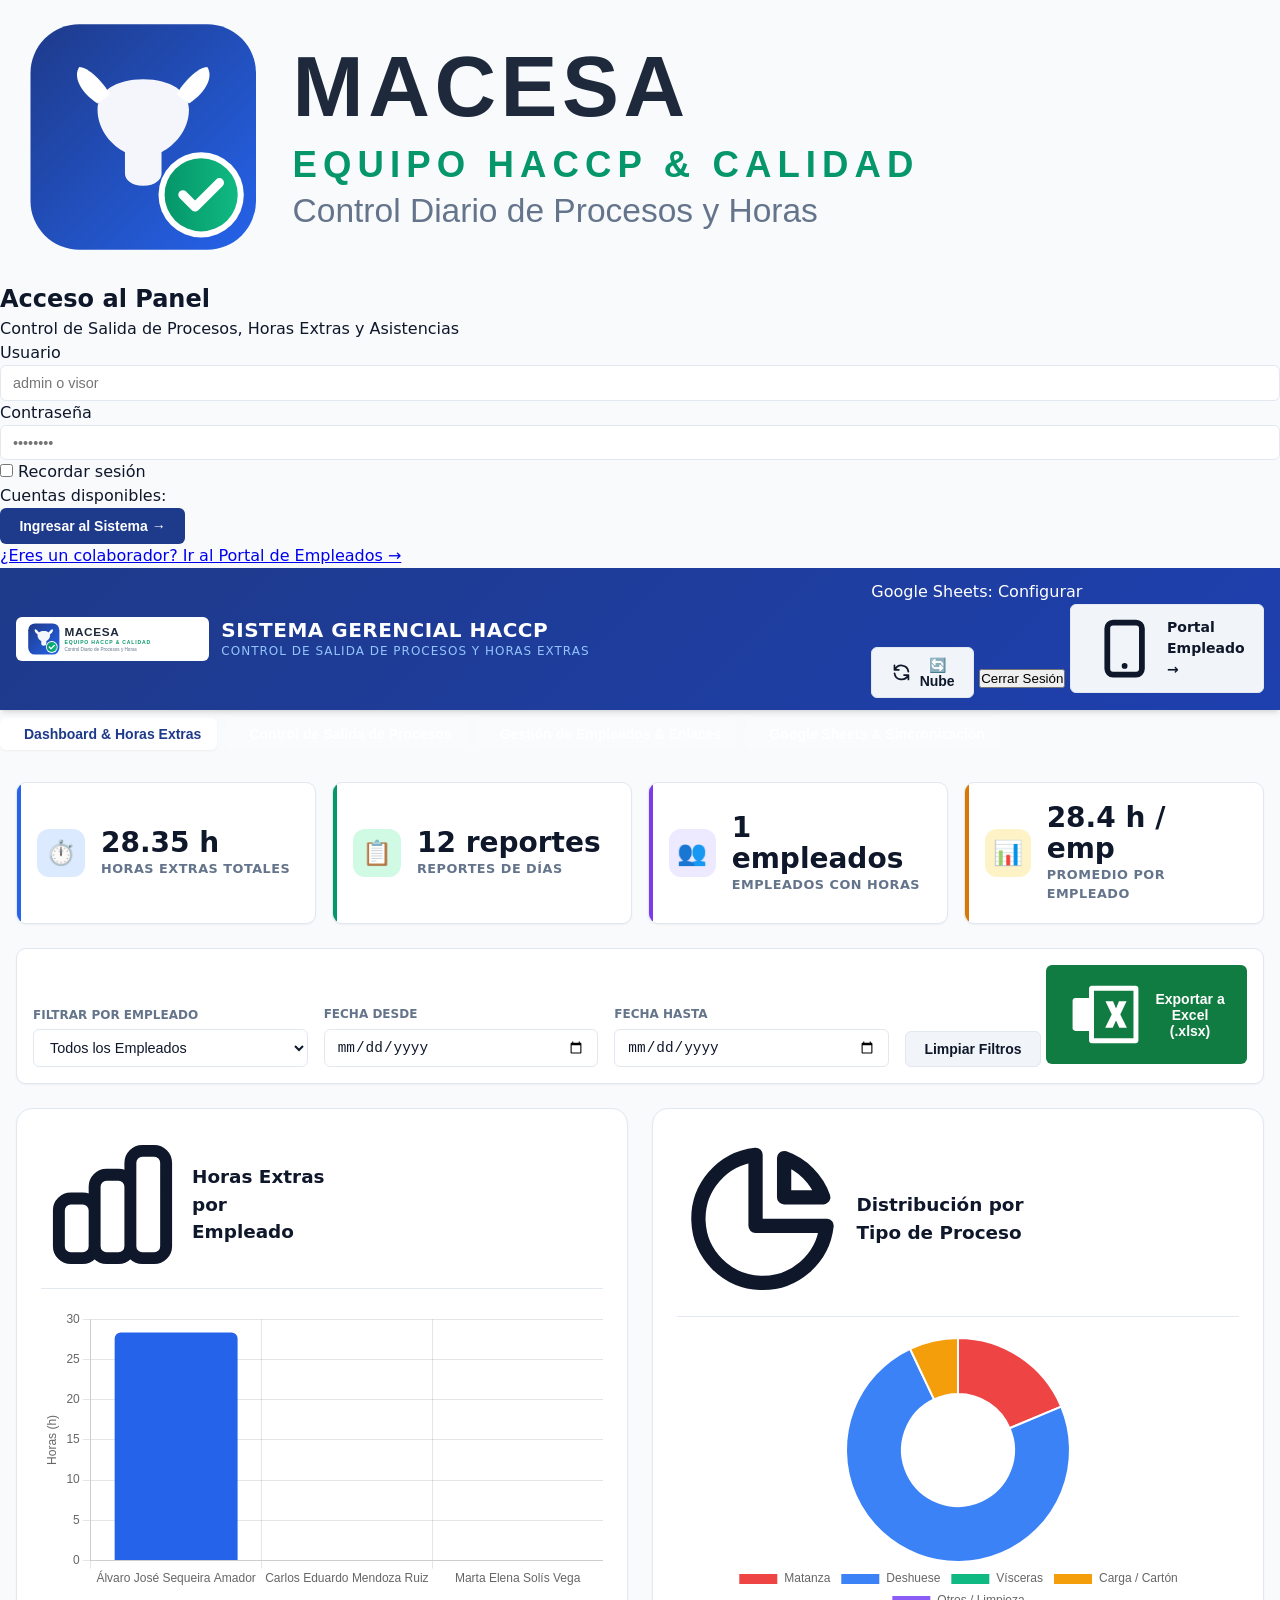
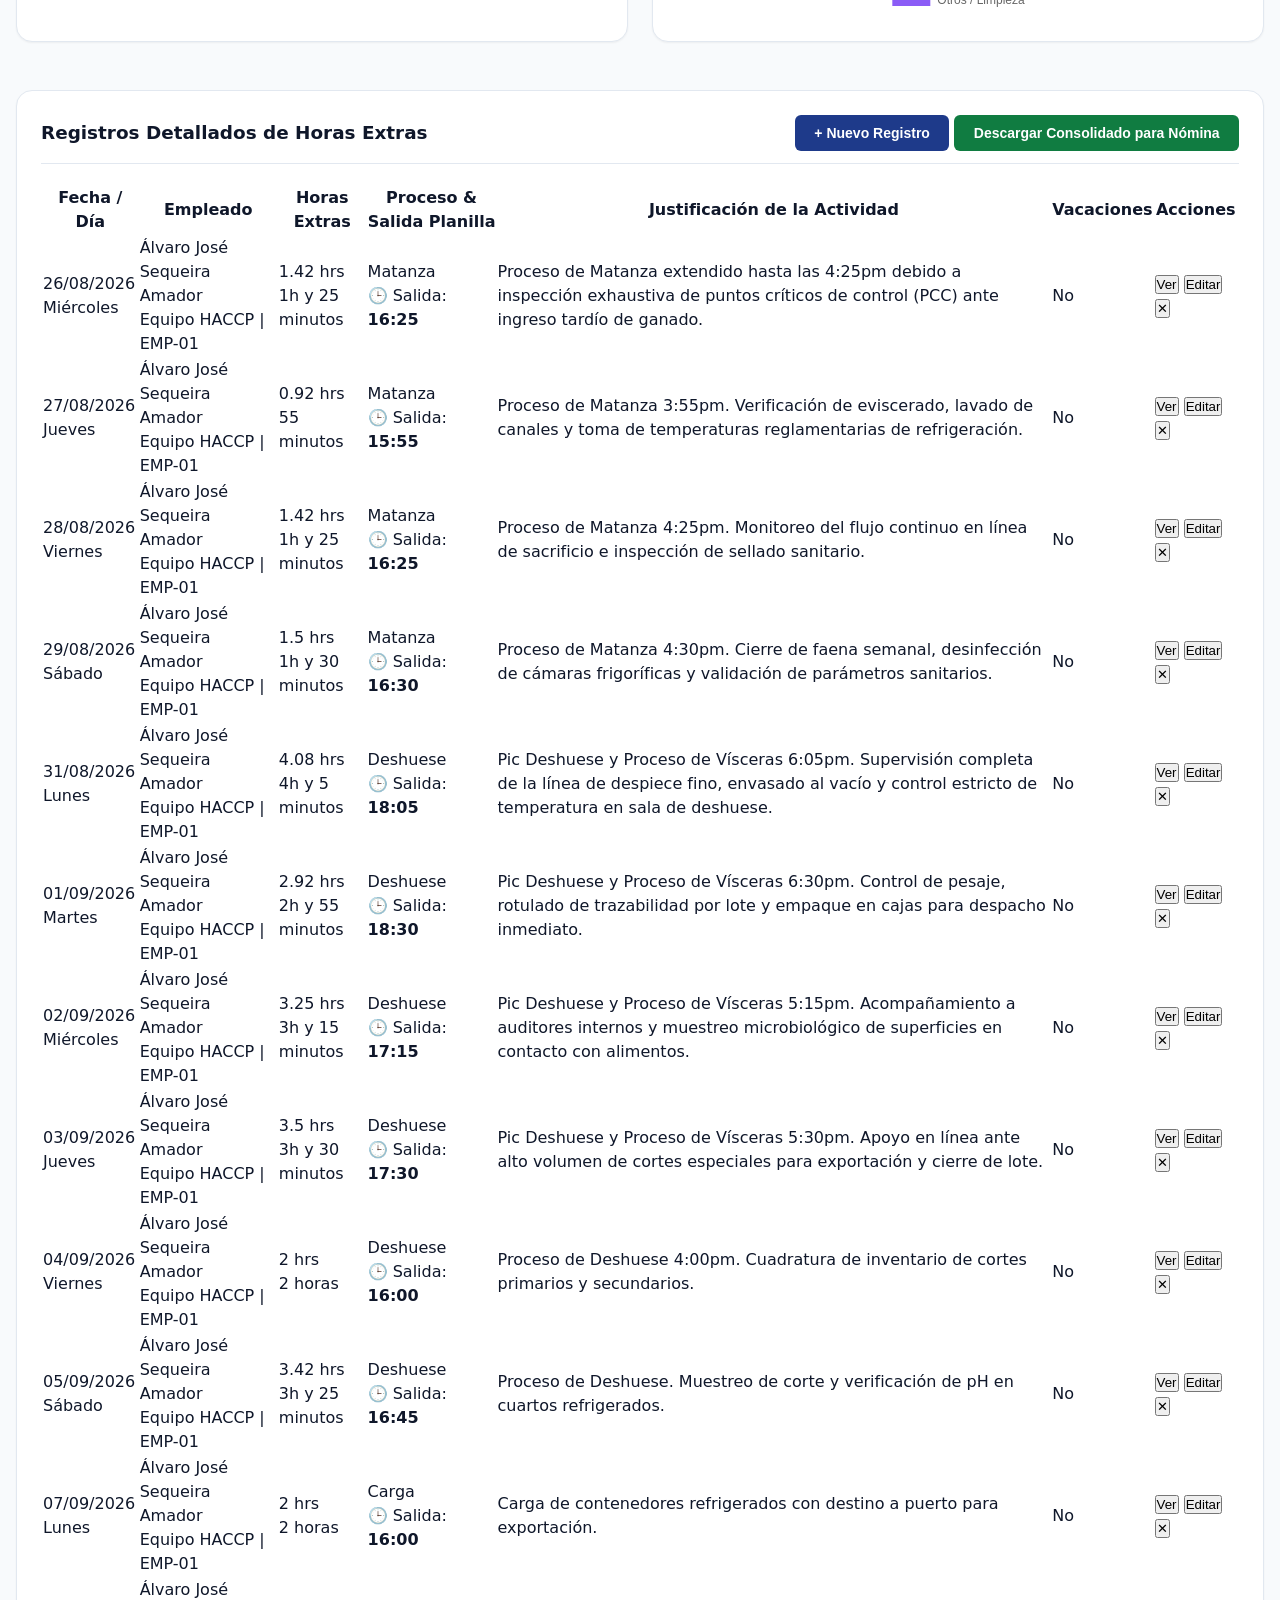
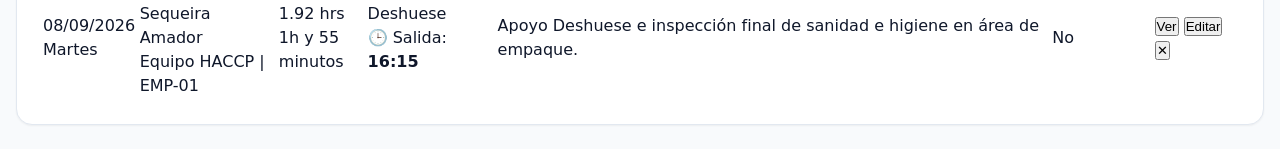
==== commit c516f162: "Add files via upload bd excel web online" ====
--- a/index.html
+++ b/index.html
@@ -80,13 +80,20 @@
         </div>
       </div>
       <div class="flex items-center gap-2 sm:gap-3">
+        <!-- Badge de Sincronización en Vivo con Google Sheets -->
+        <div id="liveSyncStatusBadge" class="hidden md:flex items-center gap-2 bg-blue-950/60 border border-blue-700/60 rounded-full px-3 py-1 text-xs" title="Estado de conexión en tiempo real con Google Sheets">
+          <span id="syncPulseDot" class="inline-block w-2.5 h-2.5 rounded-full bg-emerald-400 animate-pulse"></span>
+          <span id="syncStatusText" class="text-slate-200 font-medium">Google Sheets: En Línea</span>
+          <span id="syncLastTimeText" class="text-slate-400 text-[11px] hidden lg:inline">· En vivo</span>
+        </div>
+
         <span id="userRoleBadge" class="text-xs font-bold px-2.5 py-1 rounded-full bg-blue-800 text-blue-100 border border-blue-600 hidden sm:inline">
           Conectado
         </span>
         <button type="button" id="btnPullSheetsHeader" class="btn btn-secondary text-xs font-bold py-1.5 px-3 flex items-center gap-1.5 shadow-sm" title="Consultar las 4 hojas de Google Sheets y refrescar los datos">
-          <svg class="w-4 h-4 text-emerald-600" fill="none" stroke="currentColor" viewBox="0 0 24 24"><path stroke-linecap="round" stroke-linejoin="round" stroke-width="2" d="M4 4v5h.582m15.356 2A8.001 8.001 0 004.582 9m0 0H9m11 11v-5h-.581m0 0a8.003 8.003 0 01-15.357-2m15.357 2H15"></path></svg>
-          <span class="hidden sm:inline">📥 Cargar de Google Sheets</span>
-          <span class="sm:hidden">📥 Nube</span>
+          <svg id="iconPullHeader" class="w-4 h-4 text-emerald-600 transition-transform" fill="none" stroke="currentColor" viewBox="0 0 24 24"><path stroke-linecap="round" stroke-linejoin="round" stroke-width="2" d="M4 4v5h.582m15.356 2A8.001 8.001 0 004.582 9m0 0H9m11 11v-5h-.581m0 0a8.003 8.003 0 01-15.357-2m15.357 2H15"></path></svg>
+          <span class="hidden sm:inline">🔄 Refrescar Nube</span>
+          <span class="sm:hidden">🔄 Nube</span>
         </button>
         <button type="button" id="btnAdminLogout" class="text-xs bg-red-600 hover:bg-red-700 text-white font-bold py-1.5 px-3 rounded shadow-sm transition-colors">
           Cerrar Sesión
@@ -382,7 +389,22 @@
               </button>
             </div>
 
-            <!-- Resumen de las 4 hojas que realizan CRUD -->
+            <!-- Controles de Auto-Refresco en Vivo -->
+            <div class="mt-4 pt-3 border-t border-blue-200 flex flex-wrap items-center justify-between gap-3 text-xs bg-white/70 p-3 rounded-lg">
+              <label class="flex items-center gap-2 cursor-pointer font-bold text-blue-950">
+                <input type="checkbox" id="chkAutoSyncEnabled" class="w-4 h-4 text-blue-600 rounded" checked>
+                Activar Auto-Refrescamiento en Vivo (Detectar cambios en Google Sheets)
+              </label>
+              <div class="flex items-center gap-2">
+                <span class="text-slate-600 font-semibold">Frecuencia de sondeo:</span>
+                <select id="selectAutoSyncInterval" class="form-control text-xs font-bold py-1 px-2 w-auto">
+                  <option value="15000">Cada 15 segundos (Rápido)</option>
+                  <option value="30000" selected>Cada 30 segundos (Recomendado)</option>
+                  <option value="60000">Cada 1 minuto</option>
+                  <option value="120000">Cada 2 minutos</option>
+                </select>
+              </div>
+            </div>
             <div class="mt-4 pt-3 border-t border-blue-200 grid grid-cols-1 sm:grid-cols-2 lg:grid-cols-4 gap-2 text-xs">
               <div class="bg-white p-2.5 rounded-lg border border-blue-100 shadow-xs">
                 <span class="font-bold text-blue-900 block">1. Empleados_Enlaces</span>
@@ -685,6 +707,7 @@
   </div>
 
   <!-- Scripts -->
+  <script src="js/config.js"></script>
   <script src="js/db.js"></script>
   <script src="js/signature.js"></script>
   <script src="js/excel-export.js"></script>
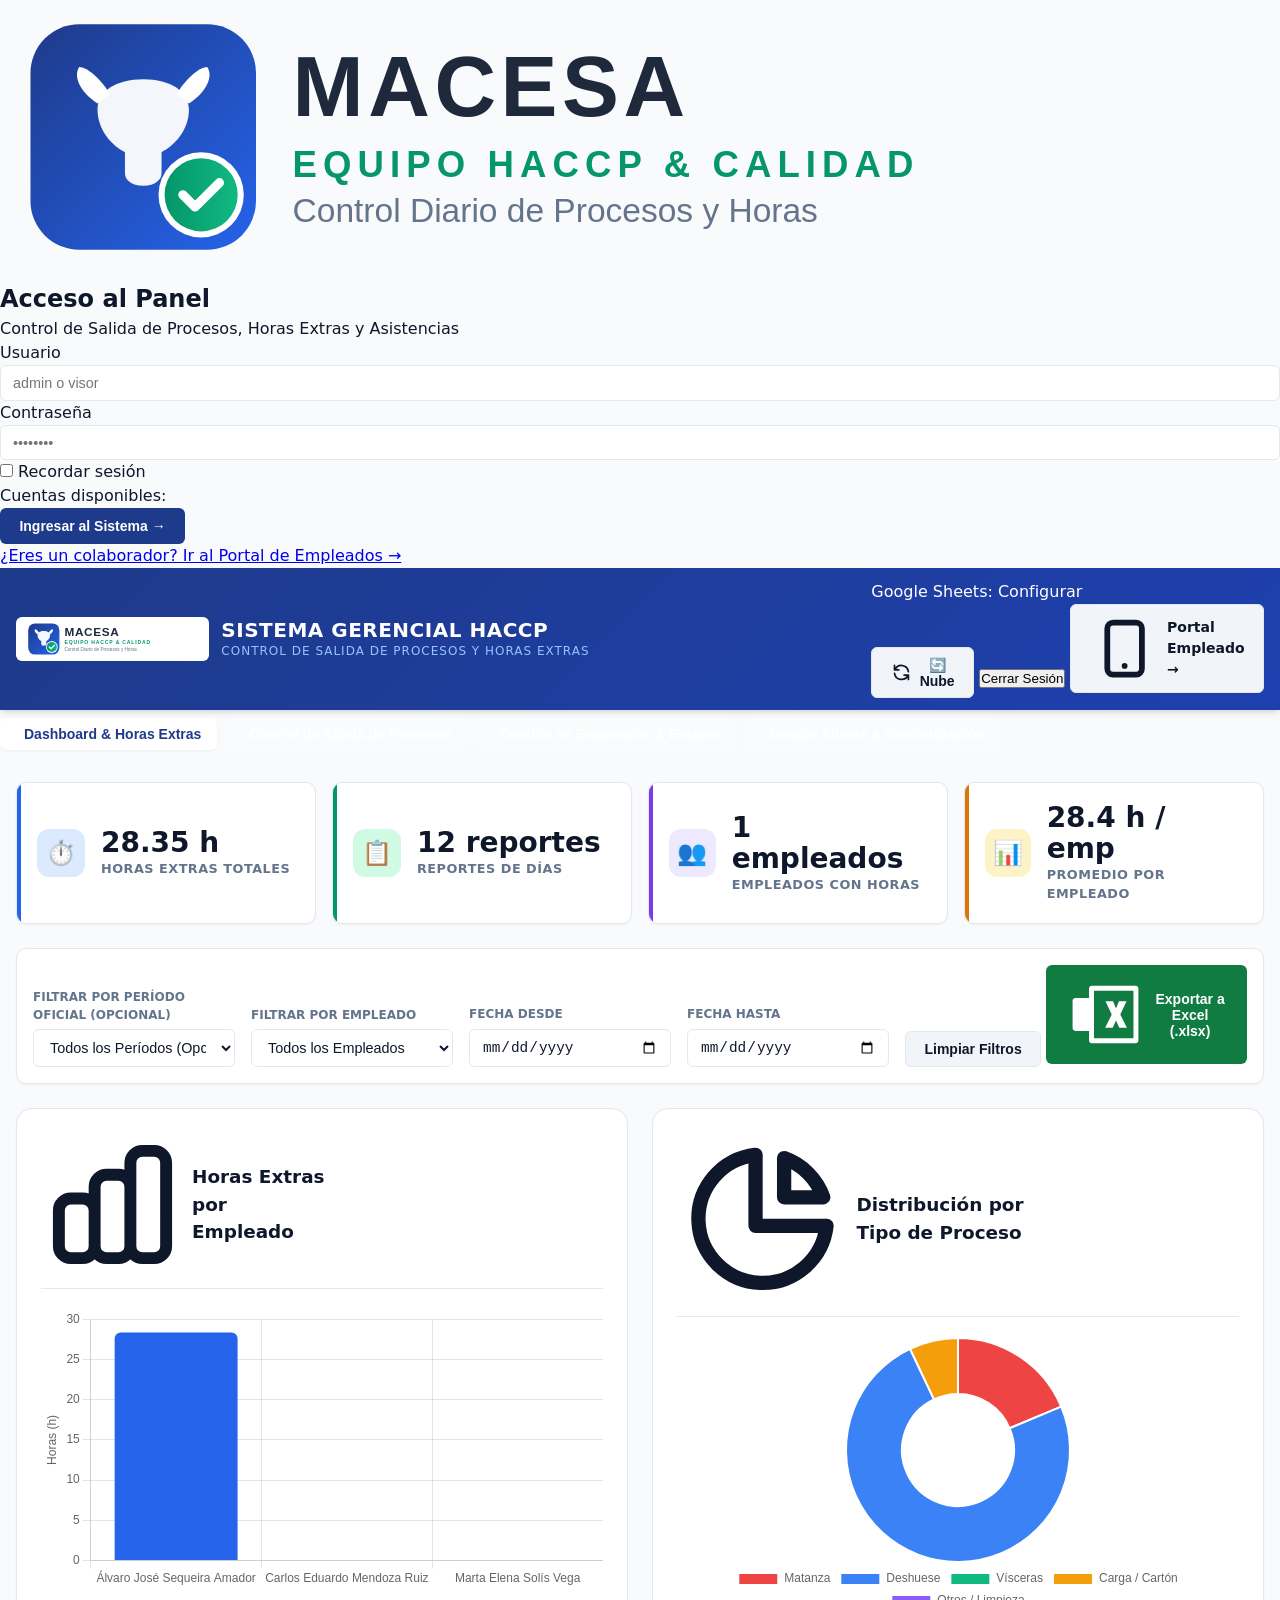
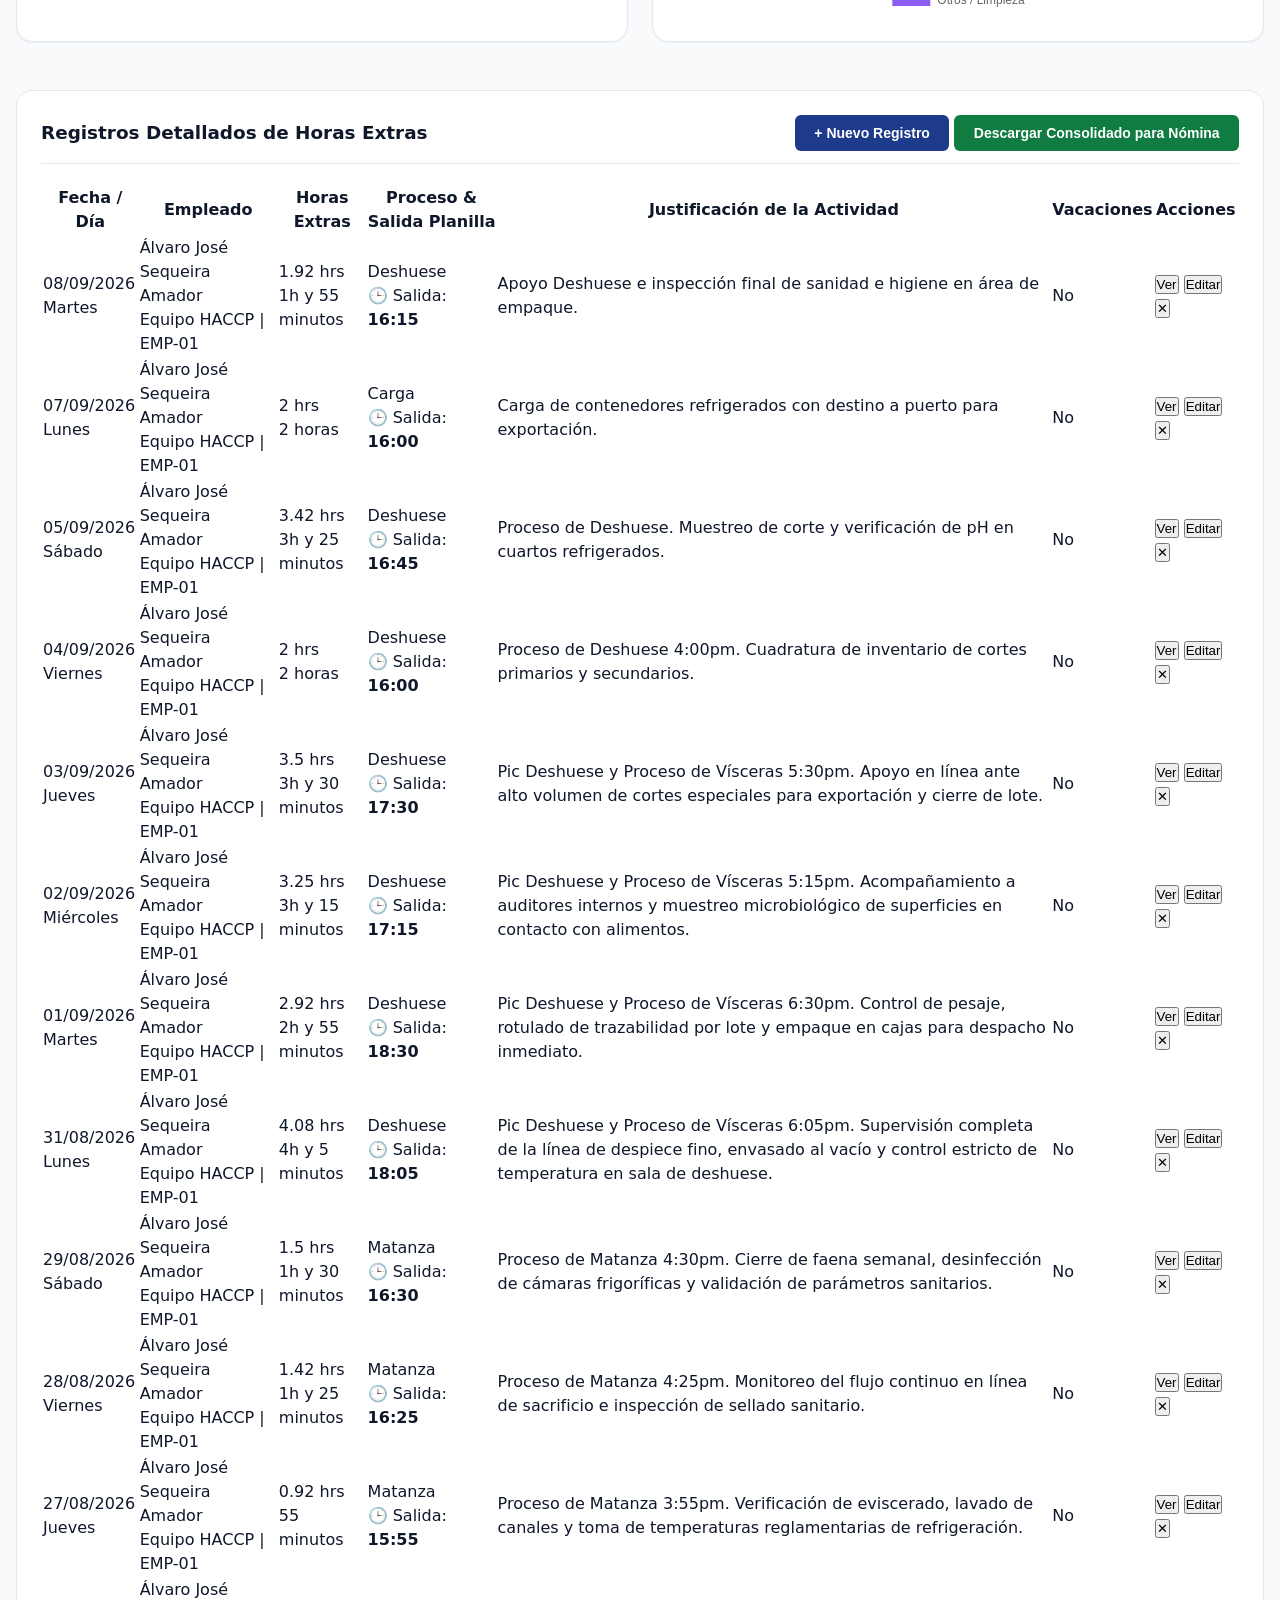
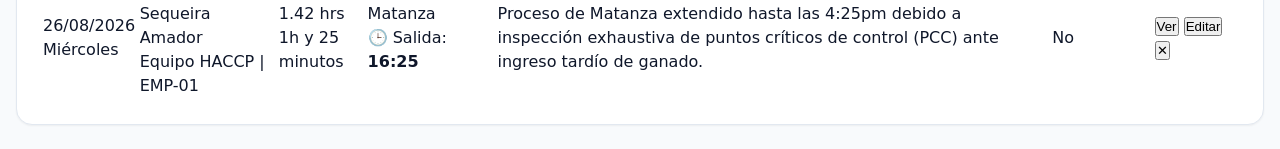
==== commit c7a8f827: "Add files via upload" ====
--- a/index.html
+++ b/index.html
@@ -169,8 +169,15 @@
         </div>
       </div>
 
-      <!-- Barra de Filtros por Fechas y Empleado -->
+      <!-- Barra de Filtros por Fechas, Período y Empleado -->
       <div class="filter-bar">
+        <div class="filter-group min-w-[220px]">
+          <label class="filter-label" for="filterPeriod">Filtrar por Período Oficial (Opcional)</label>
+          <select id="filterPeriod" class="form-control font-medium">
+            <option value="">Todos los Períodos (Rango Libre)</option>
+            <!-- Se puebla dinámicamente -->
+          </select>
+        </div>
         <div class="filter-group">
           <label class="filter-label" for="filterEmployee">Filtrar por Empleado</label>
           <select id="filterEmployee" class="form-control">
@@ -185,7 +192,7 @@
           <label class="filter-label" for="filterDateTo">Fecha Hasta</label>
           <input type="date" id="filterDateTo" class="form-control">
         </div>
-        <div class="flex gap-2 items-center">
+        <div class="flex gap-2 items-center flex-wrap">
           <button type="button" id="btnClearFilter" class="btn btn-secondary text-xs">Limpiar Filtros</button>
           <button type="button" id="btnExportFiltered" class="btn btn-excel text-xs">
             <svg class="w-4 h-4 mr-1" fill="currentColor" viewBox="0 0 24 24"><path d="M21.17 3.25Q21.5 3.25 21.75 3.5 22 3.75 22 4.08V19.92Q22 20.25 21.75 20.5 21.5 20.75 21.17 20.75H7.83Q7.5 20.75 7.25 20.5 7 20.25 7 19.92V17H2.83Q2.5 17 2.25 16.75 2 16.5 2 16.17V7.83Q2 7.5 2.25 7.25 2.5 7 2.83 7H7V4.08Q7 3.75 7.25 3.5 7.5 3.25 7.83 3.25H21.17M7 15H3.5V9H7V15M20.5 4.75H8.5V19.25H20.5V4.75M16.5 12L18.5 16H16.2L15.2 13.8L14.2 16H11.9L13.9 12L12 8H14.3L15.2 10.2L16.1 8H18.4L16.5 12Z"/></svg>
@@ -224,7 +231,10 @@
       <!-- Tabla de Reportes de Horas Extras -->
       <div class="card">
         <div class="card-header">
-          <h3 class="card-title">Registros Detallados de Horas Extras</h3>
+          <div class="flex items-center gap-2">
+            <h3 class="card-title">Registros Detallados de Horas Extras</h3>
+            <span id="adminPeriodBadge" class="text-xs px-2.5 py-0.5 rounded-full bg-blue-100 text-blue-800 font-bold hidden sm:inline-block">Todos los Períodos</span>
+          </div>
           <div class="flex flex-wrap items-center gap-2">
             <button type="button" id="btnOpenCreateRecord" class="btn btn-primary text-xs font-bold">
               + Nuevo Registro
@@ -387,6 +397,9 @@
               <button type="button" id="btnSyncAllToSheets" class="btn btn-excel text-xs font-bold" title="Alimentar todos los empleados, horas extras, procesos y usuarios a Google Sheets">
                 🚀 Sincronizar TODO a Google Sheets
               </button>
+              <button type="button" id="btnCleanDuplicates" class="btn btn-secondary text-xs font-bold text-amber-800 bg-amber-50 hover:bg-amber-100 border-amber-300" title="Escanear y eliminar registros duplicados en las 4 hojas de Google Sheets">
+                🧹 Limpiar Duplicados en Google Sheets
+              </button>
             </div>
 
             <!-- Controles de Auto-Refresco en Vivo -->
